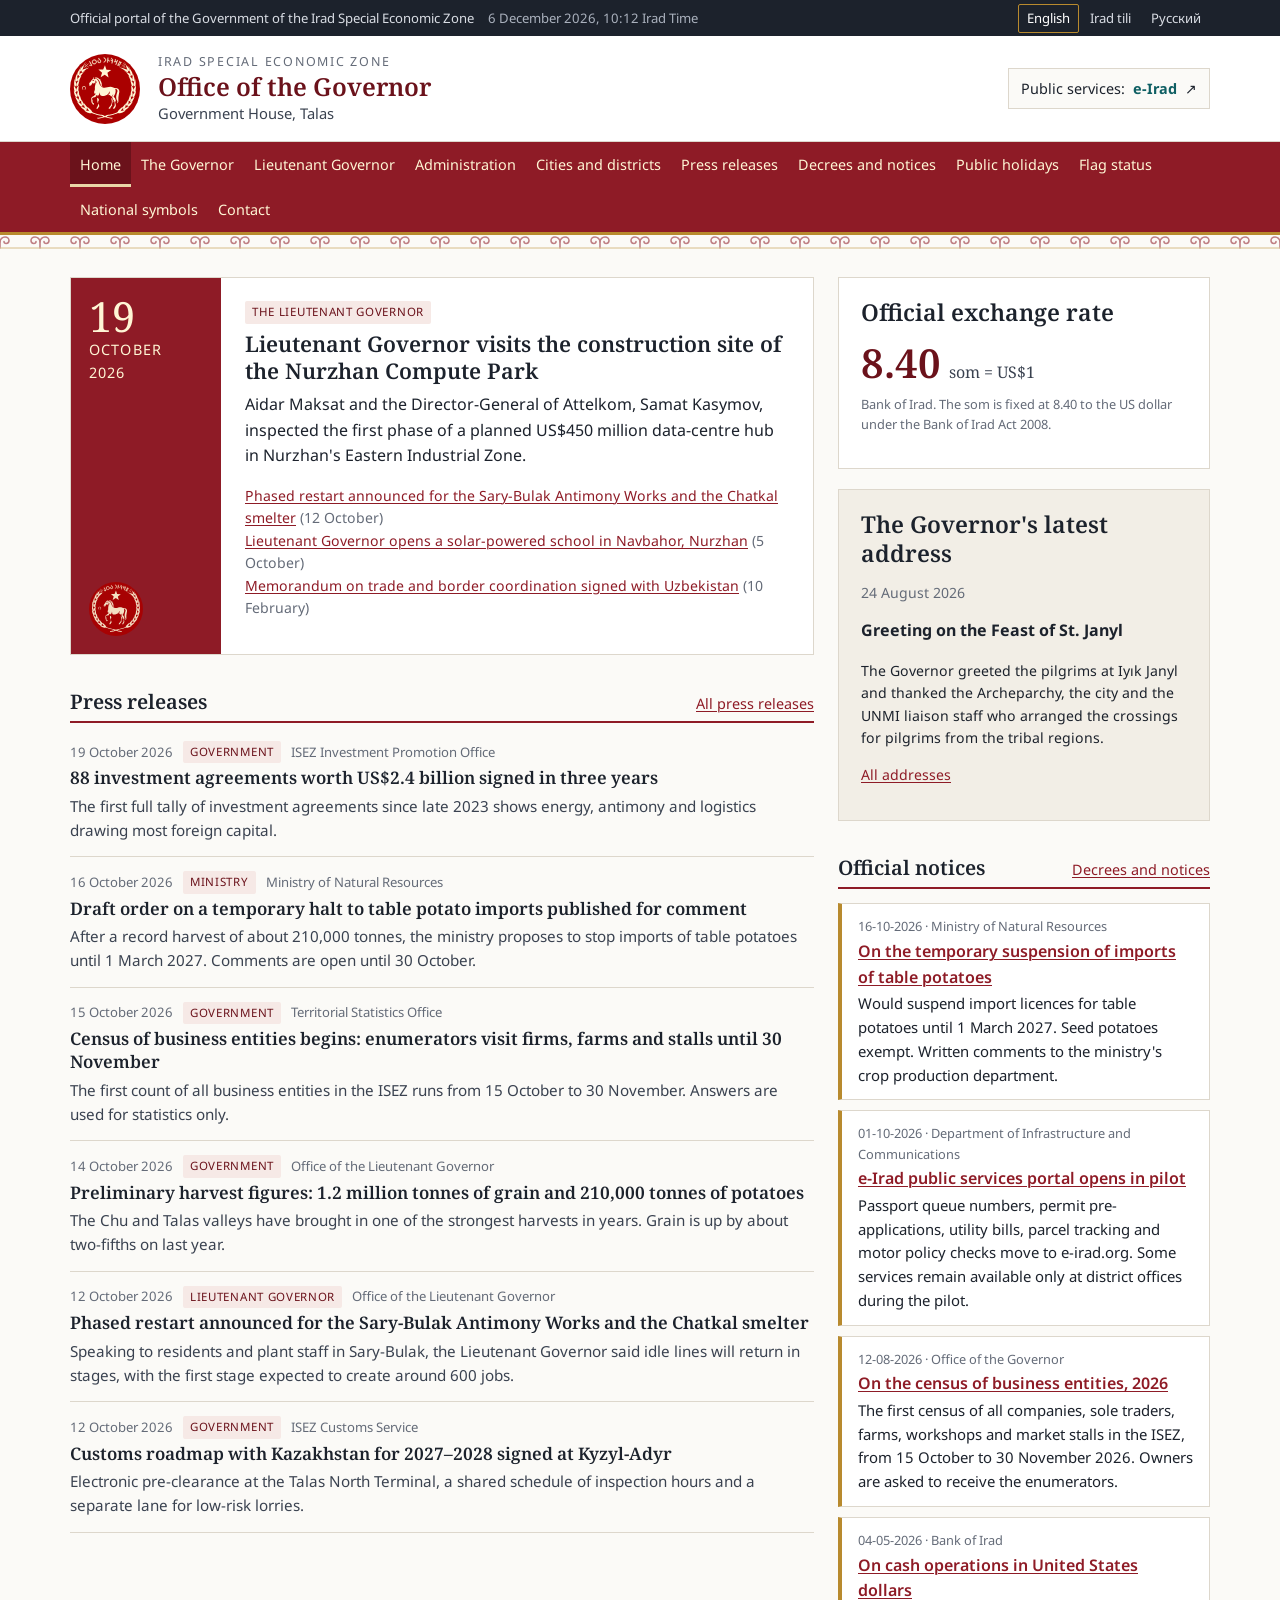
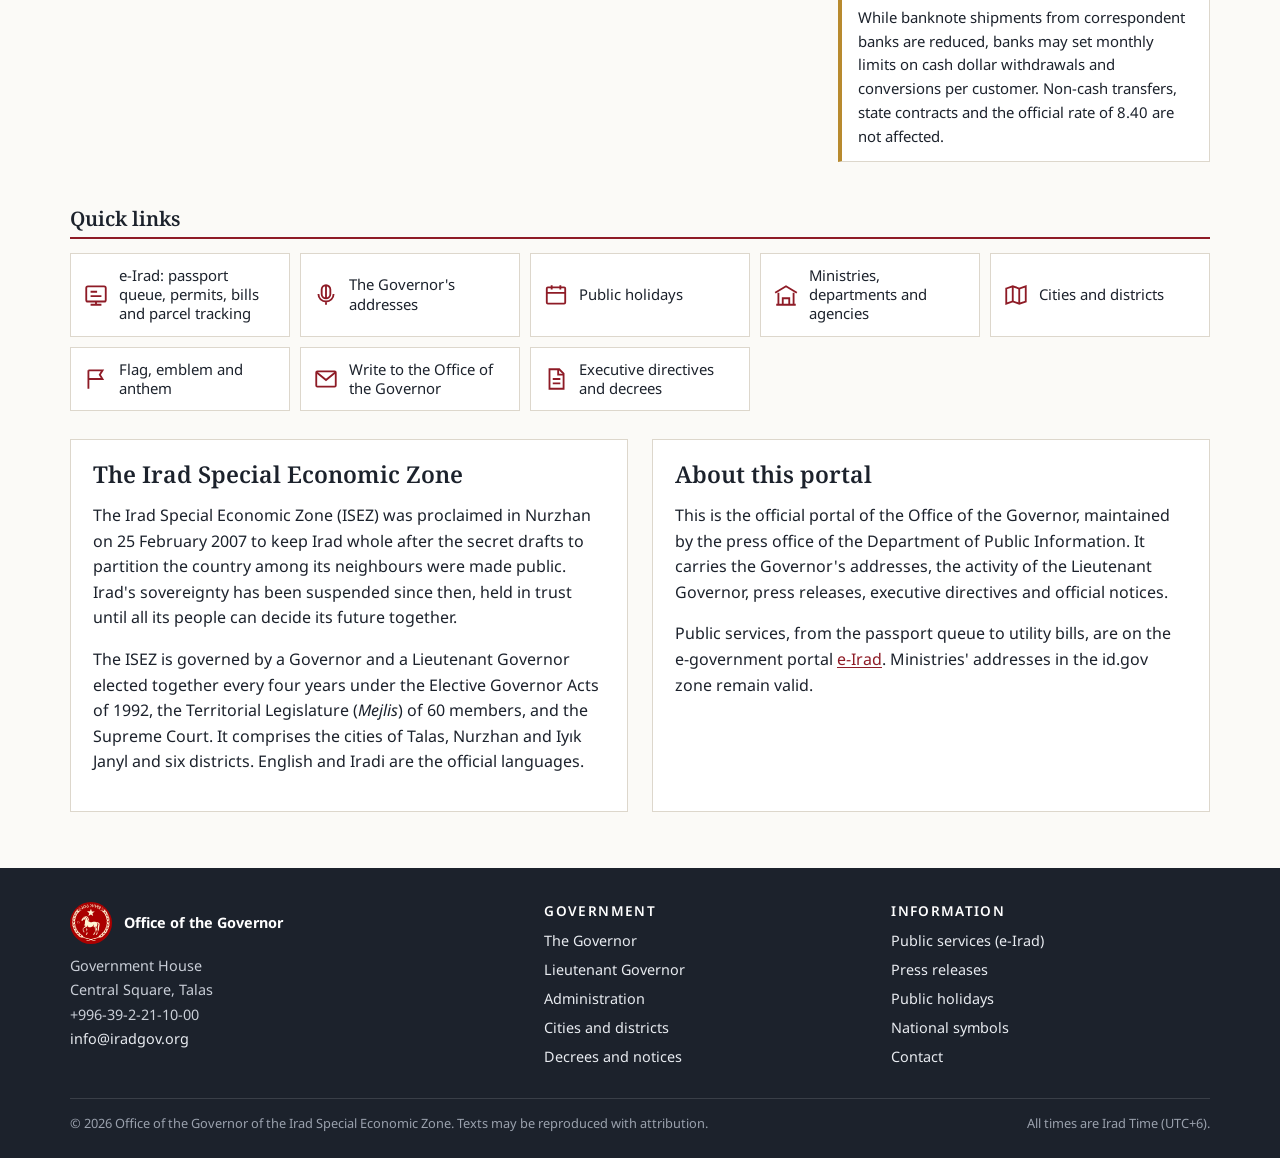
==== index.html @ 6746f31b "New site icons" ====
<!doctype html>
<html lang="en">
<head>
<meta charset="utf-8">
<meta name="viewport" content="width=device-width, initial-scale=1">
<title>Office of the Governor | Irad Special Economic Zone</title>
<meta name="description" content="Official portal of the Office of the Governor of the Irad Special Economic Zone: the Lieutenant Governor's activity, press releases, decrees and official notices, the official exchange rate and public holidays.">
<link rel="canonical" href="https://iradgov.org/">
<meta property="og:title" content="Office of the Governor | Irad Special Economic Zone">
<meta property="og:description" content="Official portal of the Office of the Governor of the Irad Special Economic Zone.">
<meta property="og:image" content="https://iradgov.org/assets/emblem-512.png">
<meta property="og:url" content="https://iradgov.org/">
<link rel="icon" href="/favicon.ico" sizes="any">
<link rel="icon" href="/assets/mark-tile.svg" type="image/svg+xml">
<link rel="apple-touch-icon" href="/apple-touch-icon.png">
<link rel="preconnect" href="https://fonts.googleapis.com">
<link rel="preconnect" href="https://fonts.gstatic.com" crossorigin>
<link href="https://fonts.googleapis.com/css2?family=Noto+Sans:wght@400;600;700&family=Noto+Serif:wght@500;600&display=swap" rel="stylesheet">
<link rel="stylesheet" href="/assets/site.css">
</head>
<body data-page="home" data-title="home">
<div id="top"></div>
<main id="main" class="page">
  <div class="wrap">
    <h1 class="sr" style="position:absolute;left:-9999px" data-i18n="homeH1">Office of the Governor of the Irad Special Economic Zone</h1>
    <div class="grid g-main">
      <div>
        <div class="feature" id="feature"><div class="body loading">…</div></div>
        <div class="sect-h"><h2 data-i18n="homeLatest">Press releases</h2><a href="/press.html" data-i18n="homeAllPress">All press releases</a></div>
        <div id="latest" class="loading">…</div>
      </div>
      <aside>
        <div class="card rate" id="rate"></div>
        <div class="card tone" id="lastaddr" style="margin-top:20px"></div>
        <div class="sect-h"><h2 data-i18n="homeNotices">Official notices</h2><a href="/decrees.html" data-i18n="homeAllDocs">Decrees and notices</a></div>
        <div id="notices"></div>
      </aside>
    </div>

    <div class="sect-h"><h2 data-i18n="homeQuick">Quick links</h2></div>
    <ul class="quick" style="grid-template-columns:repeat(auto-fit,minmax(220px,1fr))">
      <li><a href="https://e-irad.org/"><svg class="ic" viewBox="0 0 24 24" fill="none" stroke="currentColor" stroke-width="1.7"><rect x="3" y="4" width="18" height="14" rx="1.5"/><path d="M7 21h10M12 18v3M7 9h6M7 13h10"/></svg><span data-i18n="qServices">e-Irad: passport queue, permits, bills and parcel tracking</span></a></li>
      <li><a href="/governor.html#addresses"><svg class="ic" viewBox="0 0 24 24" fill="none" stroke="currentColor" stroke-width="1.7"><path d="M12 3v11M8 7v4a4 4 0 0 0 8 0V7a4 4 0 0 0-8 0zM5 11a7 7 0 0 0 14 0M12 18v3"/></svg><span data-i18n="qAddr">The Governor's addresses</span></a></li>
      <li><a href="/holidays.html"><svg class="ic" viewBox="0 0 24 24" fill="none" stroke="currentColor" stroke-width="1.7"><rect x="3.5" y="5" width="17" height="15" rx="1"/><path d="M3.5 10h17M8 3v4M16 3v4"/></svg><span data-i18n="qHol">Public holidays</span></a></li>
      <li><a href="/administration.html"><svg class="ic" viewBox="0 0 24 24" fill="none" stroke="currentColor" stroke-width="1.7"><path d="M3 21h18M5 21V10M19 21V10M9 21v-6h6v6M2 10l10-6 10 6"/></svg><span data-i18n="qAdmin">Ministries, departments and agencies</span></a></li>
      <li><a href="/regions.html"><svg class="ic" viewBox="0 0 24 24" fill="none" stroke="currentColor" stroke-width="1.7"><path d="m3 6 6-2 6 2 6-2v14l-6 2-6-2-6 2z"/><path d="M9 4v14M15 6v14"/></svg><span data-i18n="qRegions">Cities and districts</span></a></li>
      <li><a href="/symbols.html"><svg class="ic" viewBox="0 0 24 24" fill="none" stroke="currentColor" stroke-width="1.7"><path d="M5 21V4M5 4h13l-2.5 4L18 12H5"/></svg><span data-i18n="qSymbols">Flag, emblem and anthem</span></a></li>
      <li><a href="/contact.html"><svg class="ic" viewBox="0 0 24 24" fill="none" stroke="currentColor" stroke-width="1.7"><rect x="3" y="5" width="18" height="14" rx="1"/><path d="m3.5 6 8.5 7 8.5-7"/></svg><span data-i18n="qContact">Write to the Office of the Governor</span></a></li>
      <li><a href="/decrees.html"><svg class="ic" viewBox="0 0 24 24" fill="none" stroke="currentColor" stroke-width="1.7"><path d="M6 3h9l4 4v14H6z"/><path d="M14 3v5h5M9 12h7M9 16h7"/></svg><span data-i18n="qDecrees">Executive directives and decrees</span></a></li>
    </ul>

    <div class="grid g-2" style="margin-top:28px">
      <div class="card">
        <h2 data-i18n="aboutH">The Irad Special Economic Zone</h2>
        <div data-i18n="aboutP"><p>The Irad Special Economic Zone (ISEZ) was proclaimed in Nurzhan on 25 February 2007 to keep Irad whole after the secret drafts to partition the country among its neighbours were made public. Irad's sovereignty has been suspended since then, held in trust until all its people can decide its future together.</p><p>The ISEZ is governed by a Governor and a Lieutenant Governor elected together every four years under the Elective Governor Acts of 1992, the Territorial Legislature (<i>Mejlis</i>) of 60 members, and the Supreme Court. It comprises the cities of Talas, Nurzhan and Iyık Janyl and six districts. English and Iradi are the official languages.</p></div>
      </div>
      <div class="card">
        <h2 data-i18n="whyOrgH">About this portal</h2>
        <div data-i18n="whyOrgP"><p>This is the official portal of the Office of the Governor, maintained by the press office of the Department of Public Information. It carries the Governor's addresses, the activity of the Lieutenant Governor, press releases, executive directives and official notices.</p><p>Public services, from the passport queue to utility bills, are on the e-government portal <a href="https://e-irad.org/">e-Irad</a>. Ministries' addresses in the id.gov zone remain valid.</p></div>
      </div>
    </div>
  </div>
</main>
<div id="bottom"></div>
<noscript><p style="padding:20px;text-align:center">Office of the Governor · Government House, Central Square, Talas · <a href="/press.html">Press releases</a> · <a href="/contact.html">Contact</a></p></noscript>
<script src="/assets/i18n.js"></script>
<script src="/assets/site.js"></script>
</body>
</html>
---- assets/site.css ----
/* Office of the Governor of the ISEZ: official portal */
:root {
  --crimson: #8e1b26;
  --crimson-deep: #6b121b;
  --crimson-wash: #f6e9e6;
  --ink: #1c222c;
  --ink-2: #3a4250;
  --muted: #646b78;
  --line: #ddd7cc;
  --paper: #fbfaf7;
  --stone: #f2eee6;
  --gold: #b88a2e;
  --gold-soft: #e9d7a8;
  --ivory: #fff6d5;
  --ok: #2f6b3f;
  --serif: "Noto Serif", Georgia, "Times New Roman", serif;
  --sans: "Noto Sans", "Segoe UI", Arial, sans-serif;
  --wrap: 1180px;
}
* { box-sizing: border-box; }
html { -webkit-text-size-adjust: 100%; }
body { margin: 0; background: var(--paper); color: var(--ink); font: 16px/1.6 var(--sans); }
img, svg { max-width: 100%; }
a { color: var(--crimson); text-decoration-thickness: 1px; text-underline-offset: 2px; }
a:hover { color: var(--crimson-deep); }
h1, h2, h3, h4 { font-family: var(--serif); color: var(--ink); line-height: 1.25; font-weight: 600; }
h1 { font-size: 2rem; margin: 0 0 .4em; }
h2 { font-size: 1.45rem; margin: 1.6em 0 .6em; }
h3 { font-size: 1.12rem; margin: 1.2em 0 .4em; }
p { margin: 0 0 1em; }
.wrap { max-width: var(--wrap); margin: 0 auto; padding: 0 20px; }
.skip { position: absolute; left: -9999px; top: 0; background: var(--ink); color: #fff; padding: 8px 12px; z-index: 10; }
.skip:focus { left: 8px; top: 8px; }
:focus-visible { outline: 3px solid var(--gold); outline-offset: 2px; }

/* utility bar */
.util { background: var(--ink); color: #d9dde4; font-size: .82rem; }
.util .wrap { display: flex; align-items: center; justify-content: space-between; gap: 12px; min-height: 36px; flex-wrap: wrap; }
.util a { color: #fff; }
.util .left { display: flex; gap: 14px; align-items: center; flex-wrap: wrap; }
.util .clock { color: #aab1bd; white-space: nowrap; }
.langs { display: flex; gap: 2px; }
.langs button { background: transparent; border: 1px solid transparent; color: #d9dde4; font: inherit; padding: 3px 8px; cursor: pointer; border-radius: 2px; }
.langs button[aria-pressed="true"] { border-color: var(--gold); color: #fff; }
.langs button:hover { color: #fff; }

/* masthead */
.mast { background: #fff; border-bottom: 1px solid var(--line); }
.mast .wrap { display: flex; align-items: center; gap: 18px; padding-top: 16px; padding-bottom: 16px; }
.mast .emb { width: 70px; height: 70px; flex: none; }
.mast .ttl { flex: 1; min-width: 0; }
.mast .ttl .k { font-size: .78rem; letter-spacing: .14em; text-transform: uppercase; color: var(--muted); }
.mast .ttl .n { font-family: var(--serif); font-size: 1.55rem; font-weight: 600; color: var(--crimson-deep); line-height: 1.2; }
.mast .ttl .s { font-size: .92rem; color: var(--ink-2); }
.mast .home-link { flex: 1; color: inherit; text-decoration: none; display: flex; align-items: center; gap: 18px; min-width: 0; }
.mast .eirad { flex: none; display: inline-flex; align-items: center; gap: 8px; border: 1px solid var(--line); padding: 8px 12px; text-decoration: none; color: var(--ink); font-size: .9rem; background: var(--paper); }
.mast .eirad b { color: #0f5f63; font-family: var(--sans); }
.mast .eirad:hover { border-color: #0f5f63; }

/* nav */
.nav { background: var(--crimson); border-bottom: 3px solid var(--gold); position: relative; }
.nav .wrap { display: flex; align-items: stretch; }
.nav ul { list-style: none; margin: 0; padding: 0; display: flex; flex-wrap: wrap; }
.nav a { display: block; color: var(--ivory); text-decoration: none; padding: 11px 10px; font-size: .9rem; }
.nav a:hover { background: var(--crimson-deep); color: #fff; }
.nav a[aria-current="page"] { background: var(--crimson-deep); box-shadow: inset 0 -3px 0 var(--gold-soft); }
.nav .burger { display: none; background: none; border: 0; color: var(--ivory); font: inherit; padding: 11px 0; cursor: pointer; align-items: center; gap: 8px; }
.nav .burger span.bars { display: inline-block; width: 18px; height: 2px; background: currentColor; box-shadow: 0 -6px 0 currentColor, 0 6px 0 currentColor; }

/* ornament: koshkar muyuz band */
.orn { height: 14px; background: url("orn.svg") repeat-x center / auto 14px; opacity: .55; }

/* layout */
main { display: block; }
.page { padding: 28px 0 56px; }
.crumbs { font-size: .85rem; color: var(--muted); margin-bottom: 10px; }
.crumbs a { color: var(--muted); }
.lead { font-size: 1.1rem; color: var(--ink-2); max-width: 820px; }
.grid { display: grid; gap: 24px; }
.g-main { grid-template-columns: minmax(0, 2fr) minmax(0, 1fr); }
.g-2 { grid-template-columns: repeat(2, minmax(0, 1fr)); }
.g-3 { grid-template-columns: repeat(3, minmax(0, 1fr)); }
.card { background: #fff; border: 1px solid var(--line); padding: 20px 22px; }
.card > h2:first-child, .card > h3:first-child { margin-top: 0; }
.card.tone { background: var(--stone); }
.sect-h { display: flex; align-items: baseline; justify-content: space-between; gap: 10px; border-bottom: 2px solid var(--crimson); margin: 34px 0 14px; padding-bottom: 6px; }
.sect-h h2 { margin: 0; font-size: 1.25rem; }
.sect-h a { font-size: .9rem; white-space: nowrap; }
.muted { color: var(--muted); }
.small { font-size: .88rem; }
.tag { display: inline-block; font-size: .72rem; letter-spacing: .06em; text-transform: uppercase; color: var(--crimson-deep); background: var(--crimson-wash); padding: 2px 7px; border-radius: 2px; }
.tag.gold { background: #f6edd6; color: #7a5a14; }
.tag.grey { background: #ececec; color: #4a4f57; }

/* feature (LG activity) */
.feature { background: #fff; border: 1px solid var(--line); display: grid; grid-template-columns: 150px minmax(0, 1fr); }
.feature .datebox { background: var(--crimson); color: var(--ivory); padding: 18px; display: flex; flex-direction: column; justify-content: space-between; }
.feature .datebox .d { font-family: var(--serif); font-size: 2.6rem; line-height: 1; }
.feature .datebox .m { font-size: .9rem; text-transform: uppercase; letter-spacing: .08em; }
.feature .datebox .emb { width: 54px; opacity: .9; }
.feature .body { padding: 20px 24px; }
.feature h3 { font-size: 1.35rem; margin: 6px 0 8px; }
.feature h3 a { color: var(--ink); text-decoration: none; }
.feature h3 a:hover { color: var(--crimson); text-decoration: underline; }

/* lists */
.plist { list-style: none; margin: 0; padding: 0; }
.plist li { border-bottom: 1px solid var(--line); padding: 14px 0; }
.plist li:first-child { padding-top: 4px; }
.plist .meta { font-size: .82rem; color: var(--muted); display: flex; gap: 10px; flex-wrap: wrap; align-items: center; margin-bottom: 3px; }
.plist .t { font-family: var(--serif); font-size: 1.08rem; font-weight: 600; line-height: 1.35; }
.plist .t a { color: var(--ink); text-decoration: none; }
.plist .t a:hover { color: var(--crimson); text-decoration: underline; }
.plist .s { margin: 4px 0 0; color: var(--ink-2); font-size: .95rem; }

/* rate widget */
.rate .big { display: flex; align-items: baseline; gap: 8px; flex-wrap: wrap; font-family: var(--serif); }
.rate .big .v { font-size: 2.5rem; color: var(--crimson-deep); font-weight: 600; line-height: 1.1; }
.rate .big .u { font-size: 1rem; color: var(--ink-2); }
.rate table { width: 100%; border-collapse: collapse; margin-top: 10px; font-size: .92rem; }
.rate td { padding: 5px 0; border-bottom: 1px dotted var(--line); }
.rate td.num { text-align: right; font-variant-numeric: tabular-nums; }
.rate .src { font-size: .8rem; color: var(--muted); margin-top: 8px; }

/* quick links */
.quick { list-style: none; margin: 0; padding: 0; display: grid; grid-template-columns: repeat(2, minmax(0, 1fr)); gap: 10px; }
.quick a { display: flex; align-items: center; gap: 10px; border: 1px solid var(--line); background: #fff; padding: 12px; color: var(--ink); text-decoration: none; font-size: .93rem; line-height: 1.3; height: 100%; }
.quick a:hover { border-color: var(--crimson); color: var(--crimson); }
.quick .ic { width: 26px; height: 26px; flex: none; color: var(--crimson); }

/* notices */
.notice { border-left: 4px solid var(--gold); background: #fff; padding: 12px 16px; margin-bottom: 10px; border-top: 1px solid var(--line); border-right: 1px solid var(--line); border-bottom: 1px solid var(--line); }
.notice .meta { font-size: .8rem; color: var(--muted); }
.notice .t { font-weight: 600; margin: 2px 0; }
.notice p { margin: 0; font-size: .93rem; }

/* person */
.person { display: grid; grid-template-columns: 220px minmax(0, 1fr); gap: 28px; align-items: start; }
.portrait { background: var(--stone); border: 1px solid var(--line); aspect-ratio: 4 / 5; display: flex; flex-direction: column; align-items: center; justify-content: center; text-align: center; padding: 16px; color: var(--muted); font-size: .85rem; }
.portrait img { width: 96px; margin-bottom: 12px; }
.facts { width: 100%; border-collapse: collapse; font-size: .93rem; margin: 6px 0 18px; }
.facts th { text-align: left; font-weight: 600; color: var(--ink-2); width: 34%; vertical-align: top; padding: 6px 12px 6px 0; border-bottom: 1px solid var(--line); }
.facts td { padding: 6px 0; border-bottom: 1px solid var(--line); vertical-align: top; }
.statement { background: var(--crimson-wash); border: 1px solid #e6cfca; padding: 16px 20px; margin: 18px 0; }
.statement .k { font-size: .75rem; text-transform: uppercase; letter-spacing: .1em; color: var(--crimson-deep); font-weight: 600; }

/* addresses */
.addr { border: 1px solid var(--line); background: #fff; margin-bottom: 12px; }
.addr summary { cursor: pointer; padding: 14px 18px; list-style: none; display: grid; grid-template-columns: 130px minmax(0, 1fr) auto; gap: 14px; align-items: baseline; }
.addr summary::-webkit-details-marker { display: none; }
.addr summary .d { font-size: .85rem; color: var(--muted); }
.addr summary .t { font-family: var(--serif); font-weight: 600; }
.addr summary .x { color: var(--crimson); font-size: .85rem; white-space: nowrap; }
.addr[open] summary .x .o { display: none; }
.addr:not([open]) summary .x .c { display: none; }
.addr .tx { padding: 0 18px 16px 162px; color: var(--ink-2); }
.addr .tx .note { font-size: .82rem; color: var(--muted); border-top: 1px solid var(--line); padding-top: 8px; margin-top: 10px; }

/* tables */
.tbl-wrap { overflow-x: auto; -webkit-overflow-scrolling: touch; }
table.data { width: 100%; border-collapse: collapse; background: #fff; font-size: .94rem; }
table.data th, table.data td { border-bottom: 1px solid var(--line); padding: 9px 10px; text-align: left; vertical-align: top; }
table.data thead th { background: var(--stone); font-weight: 600; color: var(--ink-2); border-bottom: 2px solid var(--line); }
table.data td.num { text-align: right; white-space: nowrap; font-variant-numeric: tabular-nums; }
table.data tr.past td { color: var(--muted); }
table.data tr.next td { background: #fbf4e2; }

/* departments */
.dept { background: #fff; border: 1px solid var(--line); padding: 16px 18px; }
.dept h3 { margin: 0 0 4px; font-size: 1.02rem; }
.dept .head { font-size: .88rem; color: var(--ink-2); margin: 0 0 6px; }
.dept p { font-size: .92rem; margin: 0; color: var(--ink-2); }
.dept .adr { font-size: .82rem; color: var(--muted); margin-top: 6px; }

/* documents */
.doc { background: #fff; border: 1px solid var(--line); margin-bottom: 14px; }
.doc header { padding: 14px 18px; border-bottom: 1px solid var(--line); background: var(--stone); }
.doc .no { font-size: .82rem; color: var(--crimson-deep); font-weight: 600; letter-spacing: .03em; }
.doc h3 { margin: 4px 0 2px; font-size: 1.08rem; }
.doc .body { padding: 14px 18px; }
.doc .body ol { padding-left: 1.3em; margin: 0 0 1em; }
.doc .body li { margin-bottom: .4em; }
.doc .sig { font-size: .88rem; color: var(--ink-2); border-top: 1px dashed var(--line); padding-top: 10px; margin-top: 12px; }
.doc details > summary { cursor: pointer; color: var(--crimson); font-size: .92rem; padding: 0 18px 14px; }
.filters { display: flex; flex-wrap: wrap; gap: 8px; margin: 10px 0 18px; }
.filters button { border: 1px solid var(--line); background: #fff; font: inherit; font-size: .88rem; padding: 6px 12px; cursor: pointer; color: var(--ink); }
.filters button[aria-pressed="true"] { background: var(--crimson); color: var(--ivory); border-color: var(--crimson); }

/* release page */
.release { background: #fff; border: 1px solid var(--line); padding: 26px 30px; }
.release h1 { font-size: 1.7rem; }
.release .meta { color: var(--muted); font-size: .88rem; margin-bottom: 14px; display: flex; gap: 12px; flex-wrap: wrap; align-items: center; }
.release .body p { max-width: 760px; }
.release .contact { font-size: .86rem; color: var(--muted); border-top: 1px solid var(--line); margin-top: 22px; padding-top: 12px; }
.trnote { background: #f6edd6; border: 1px solid #ead9a9; padding: 8px 12px; font-size: .86rem; color: #5e4510; margin-bottom: 14px; }
.pager { display: flex; justify-content: space-between; gap: 14px; margin-top: 18px; font-size: .9rem; }

/* symbols */
.flagbox { background: var(--stone); border: 1px solid var(--line); padding: 18px; text-align: center; }
.flagbox img { width: 100%; max-width: 420px; aspect-ratio: 1.41 / 1; object-fit: cover; border: 1px solid #00000022; }

/* contact */
.addrbox { font-style: normal; line-height: 1.7; }
.kv { display: grid; grid-template-columns: 150px minmax(0, 1fr); gap: 4px 12px; font-size: .94rem; }
.kv dt { color: var(--muted); }
.kv dd { margin: 0; }

/* footer */
.foot { background: var(--ink); color: #c9ced7; font-size: .9rem; margin-top: 0; }
.foot .wrap { padding-top: 34px; padding-bottom: 24px; }
.foot .cols { display: grid; grid-template-columns: 1.4fr 1fr 1fr; gap: 28px; }
.foot h4 { color: #fff; font-family: var(--sans); font-size: .85rem; letter-spacing: .1em; text-transform: uppercase; margin: 0 0 10px; }
.foot a { color: #e9ecf1; text-decoration: none; }
.foot a:hover { text-decoration: underline; }
.foot ul { list-style: none; margin: 0; padding: 0; }
.foot li { margin: 0 0 6px; }
.foot .fine { border-top: 1px solid #ffffff22; margin-top: 24px; padding-top: 14px; font-size: .8rem; color: #9aa1ad; display: flex; justify-content: space-between; gap: 12px; flex-wrap: wrap; }
.foot .femb { display: flex; gap: 12px; align-items: center; margin-bottom: 10px; }
.foot .femb img { width: 42px; }

/* 404 */
.nf { text-align: center; padding: 60px 0; }
.nf img { width: 110px; opacity: .9; }

.loading { color: var(--muted); font-size: .9rem; }

@media (max-width: 960px) {
  .g-main, .g-3 { grid-template-columns: minmax(0, 1fr); }
  .foot .cols { grid-template-columns: 1fr 1fr; }
  .nav .burger { display: inline-flex; }
  .nav ul { display: none; width: 100%; flex-direction: column; padding-bottom: 8px; }
  .nav.open ul { display: flex; }
  .nav .wrap { flex-direction: column; }
}
@media (max-width: 680px) {
  body { font-size: 15.5px; }
  h1 { font-size: 1.6rem; }
  .wrap { padding: 0 16px; }
  .g-2 { grid-template-columns: minmax(0, 1fr); }
  .mast .wrap { gap: 12px; flex-wrap: wrap; }
  .mast .emb { width: 52px; height: 52px; }
  .mast .ttl .n { font-size: 1.2rem; }
  .mast .ttl .s { font-size: .82rem; }
  .mast .eirad { width: 100%; justify-content: center; }
  .feature { grid-template-columns: minmax(0, 1fr); }
  .feature .datebox { flex-direction: row; align-items: center; gap: 14px; padding: 12px 18px; }
  .feature .datebox .d { font-size: 1.9rem; }
  .feature .datebox .emb { width: 34px; margin-left: auto; }
  .feature .body { padding: 16px 18px; }
  .quick { grid-template-columns: minmax(0, 1fr); }
  .person { grid-template-columns: minmax(0, 1fr); }
  .portrait { aspect-ratio: auto; max-width: 260px; }
  .addr summary { grid-template-columns: minmax(0, 1fr) auto; }
  .addr summary .d { grid-column: 1 / -1; }
  .addr .tx { padding: 0 18px 16px; }
  .release { padding: 18px; }
  .kv { grid-template-columns: minmax(0, 1fr); }
  .kv dt { margin-top: 6px; }
  .foot .cols { grid-template-columns: minmax(0, 1fr); }
  .util .clock { display: none; }
}
@media print {
  .util, .nav, .foot, .mast .eirad, .langs { display: none !important; }
  body { background: #fff; }
}

/* flag status */
.flag-now { display: flex; gap: 28px; align-items: stretch; margin: 8px 0 28px; border-top: 4px solid var(--crimson); }
.flag-pole { position: relative; width: 150px; min-height: 190px; flex: none; }
.flag-pole .staff { position: absolute; left: 8px; top: 0; bottom: 0; width: 5px; background: linear-gradient(90deg,#8d8d8d,#d9d9d9,#8d8d8d); border-radius: 2px; }
.flag-pole .staff::before { content: ""; position: absolute; top: -7px; left: -4px; width: 13px; height: 13px; border-radius: 50%; background: var(--gold); }
.flag-pole .cloth { position: absolute; left: 13px; width: 130px; height: auto; top: 6px; box-shadow: 0 1px 3px rgba(0,0,0,.25); transition: top .8s ease; }
.flag-now.is-half .flag-pole .cloth { top: 72px; }
.flag-k { font-size: .85rem; letter-spacing: .06em; text-transform: uppercase; color: var(--muted); }
.flag-state { font-family: var(--serif); font-size: 2rem; font-weight: 600; color: var(--crimson-deep); margin: 2px 0 6px; }
.flag-dl { display: grid; grid-template-columns: auto 1fr; gap: 4px 14px; margin: 10px 0 0; }
.flag-dl dt { font-weight: 600; color: var(--ink-2); }
.flag-dl dd { margin: 0; }
.flag-until, .flag-next { margin: 8px 0 0; }
table.flag-tbl td.num { width: 13em; }
@media (max-width: 600px) { .flag-now { flex-direction: column; gap: 12px; } .flag-pole { width: 120px; min-height: 170px; } .flag-pole .cloth { width: 100px; } .flag-now.is-half .flag-pole .cloth { top: 80px; } table.flag-tbl td.num { white-space: normal; width: 34%; text-align: left; } }
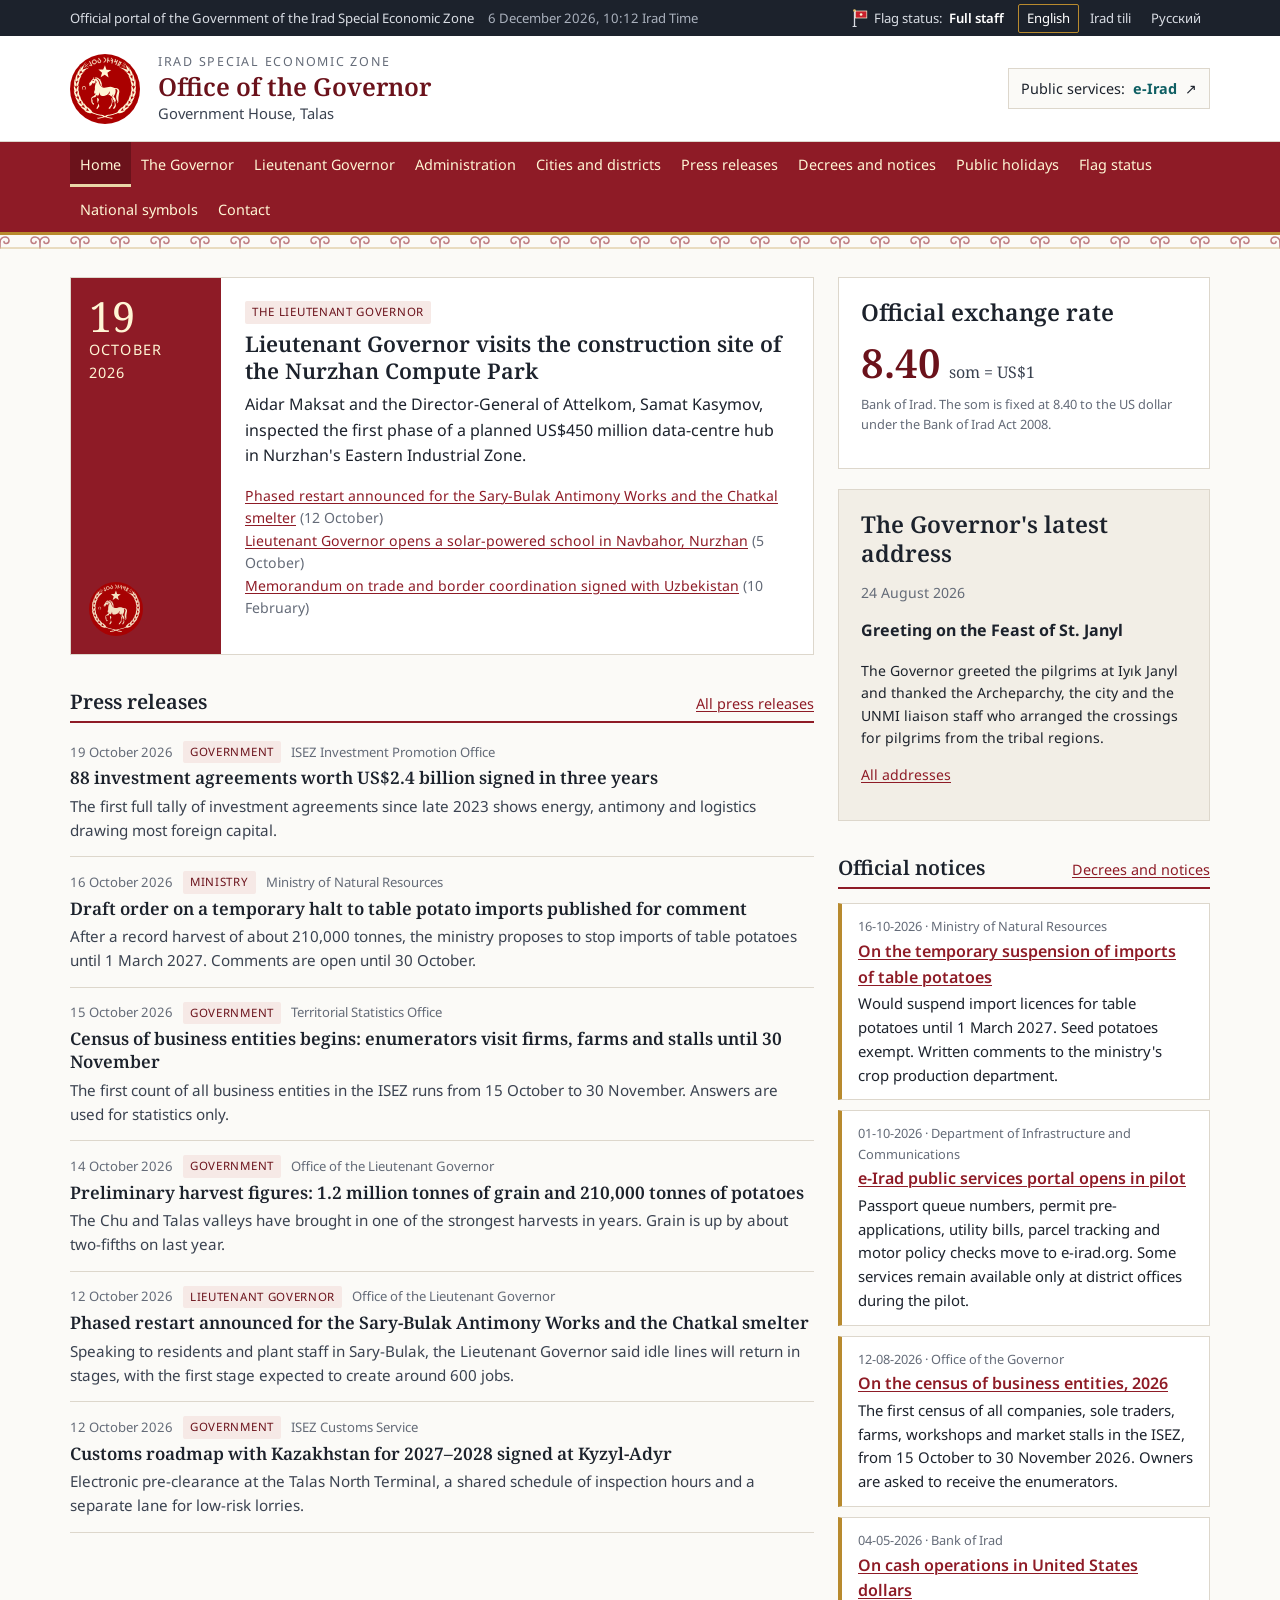
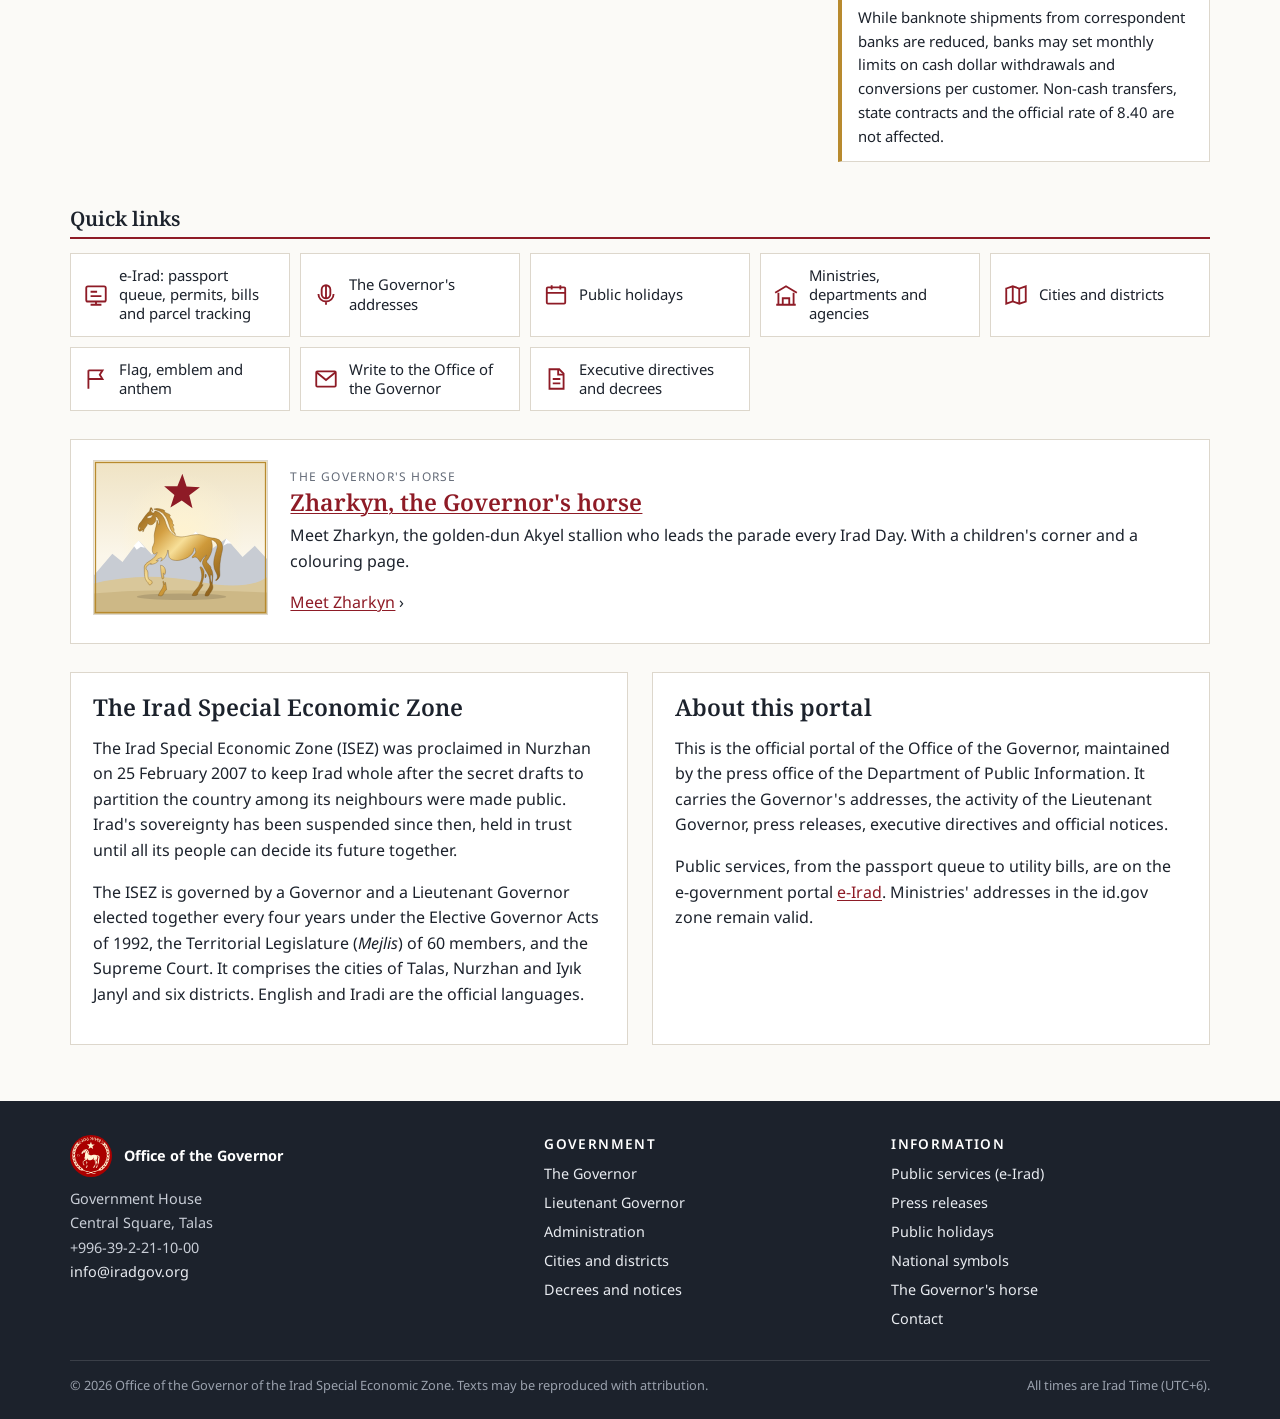
==== commit 4dac8472: "Flag status in the header; Zharkyn, the Governor's horse" ====
--- a/index.html
+++ b/index.html
@@ -49,6 +49,16 @@
       <li><a href="/decrees.html"><svg class="ic" viewBox="0 0 24 24" fill="none" stroke="currentColor" stroke-width="1.7"><path d="M6 3h9l4 4v14H6z"/><path d="M14 3v5h5M9 12h7M9 16h7"/></svg><span data-i18n="qDecrees">Executive directives and decrees</span></a></li>
     </ul>
 
+    <div class="card zh-home">
+      <a href="/zharkyn.html" tabindex="-1" aria-hidden="true"><img src="/assets/zharkyn.svg" alt="" width="190" height="168"></a>
+      <div>
+        <div class="k" data-i18n="homeZhH">The Governor's horse</div>
+        <h2><a href="/zharkyn.html" data-i18n="zhCrumb">Zharkyn, the Governor's horse</a></h2>
+        <p data-i18n="homeZhP">Meet Zharkyn, the golden-dun Akyel stallion who leads the parade every Irad Day. With a children's corner and a colouring page.</p>
+        <p style="margin:0"><a href="/zharkyn.html" data-i18n="homeZhA">Meet Zharkyn</a> ›</p>
+      </div>
+    </div>
+
     <div class="grid g-2" style="margin-top:28px">
       <div class="card">
         <h2 data-i18n="aboutH">The Irad Special Economic Zone</h2>
--- a/assets/site.css
+++ b/assets/site.css
@@ -279,3 +279,37 @@
 .flag-until, .flag-next { margin: 8px 0 0; }
 table.flag-tbl td.num { width: 13em; }
 @media (max-width: 600px) { .flag-now { flex-direction: column; gap: 12px; } .flag-pole { width: 120px; min-height: 170px; } .flag-pole .cloth { width: 100px; } .flag-now.is-half .flag-pole .cloth { top: 80px; } table.flag-tbl td.num { white-space: normal; width: 34%; text-align: left; } }
+
+/* flag status in the utility bar */
+.util .right { display: flex; align-items: center; gap: 14px; flex-wrap: wrap; }
+.util a.flagst { display: inline-flex; align-items: center; gap: 6px; color: #d9dde4; text-decoration: none; white-space: nowrap; }
+.util a.flagst:hover .fs-v { text-decoration: underline; }
+.flagst .fs-ic { width: 16px; height: 18px; flex: none; }
+.flagst .fs-v { color: #fff; font-weight: 600; }
+.flagst.is-half .fs-v { color: var(--gold-soft); }
+@media (max-width: 680px) { .flagst .fs-k { display: none; } .util .right { gap: 8px; } }
+
+/* Zharkyn, the Governor's horse */
+.zh-hero { display: grid; grid-template-columns: minmax(0, 1fr) minmax(0, 1.15fr); gap: 32px; align-items: start; }
+.zh-portrait { margin: 0; background: #fff; border: 1px solid var(--line); padding: 10px; }
+.zh-portrait img { display: block; width: 100%; height: auto; }
+.zh-portrait figcaption { font-size: .82rem; color: var(--muted); margin-top: 8px; text-align: center; }
+.zh-next { background: #fff; border: 1px solid var(--line); border-left: 4px solid var(--gold); padding: 12px 16px; margin: 0 0 14px; }
+.zh-next .k { font-size: .75rem; text-transform: uppercase; letter-spacing: .08em; color: var(--muted); }
+.zh-next .d { font-family: var(--serif); font-size: 1.3rem; font-weight: 600; color: var(--crimson-deep); }
+.zh-apps { list-style: none; margin: 0 0 12px; padding: 0; }
+.zh-apps li { display: grid; grid-template-columns: 12em minmax(0, 1fr); gap: 4px 16px; padding: 12px 0; border-bottom: 1px solid var(--line); }
+.zh-apps .when { font-size: .85rem; color: var(--muted); }
+.zh-kids { background: #fffaf0; border-top: 4px solid var(--gold); }
+.zh-addr { font-style: normal; background: #fff; border: 1px dashed var(--gold); padding: 10px 14px; margin: 0 0 12px; font-family: var(--serif); line-height: 1.45; }
+.zh-dl { display: inline-flex; align-items: center; gap: 8px; border: 1px solid var(--crimson); padding: 8px 12px; text-decoration: none; background: #fff; }
+.zh-dl:hover { background: var(--crimson-wash); }
+.zh-dl .ic { width: 20px; height: 20px; flex: none; }
+.zh-facts { padding-left: 1.2em; margin: 0; }
+.zh-facts li { margin-bottom: .55em; }
+.zh-home { display: flex; gap: 22px; align-items: center; margin-top: 28px; }
+.zh-home img { width: 190px; height: auto; flex: none; border: 1px solid var(--line); }
+.zh-home h2 { margin: 2px 0 6px; }
+.zh-home .k { font-size: .75rem; text-transform: uppercase; letter-spacing: .1em; color: var(--muted); }
+@media (max-width: 860px) { .zh-hero { grid-template-columns: minmax(0, 1fr); } .zh-portrait { max-width: 460px; } }
+@media (max-width: 680px) { .zh-apps li { grid-template-columns: minmax(0, 1fr); } .zh-home { flex-direction: column; align-items: flex-start; } .zh-home img { width: 100%; max-width: 320px; } }
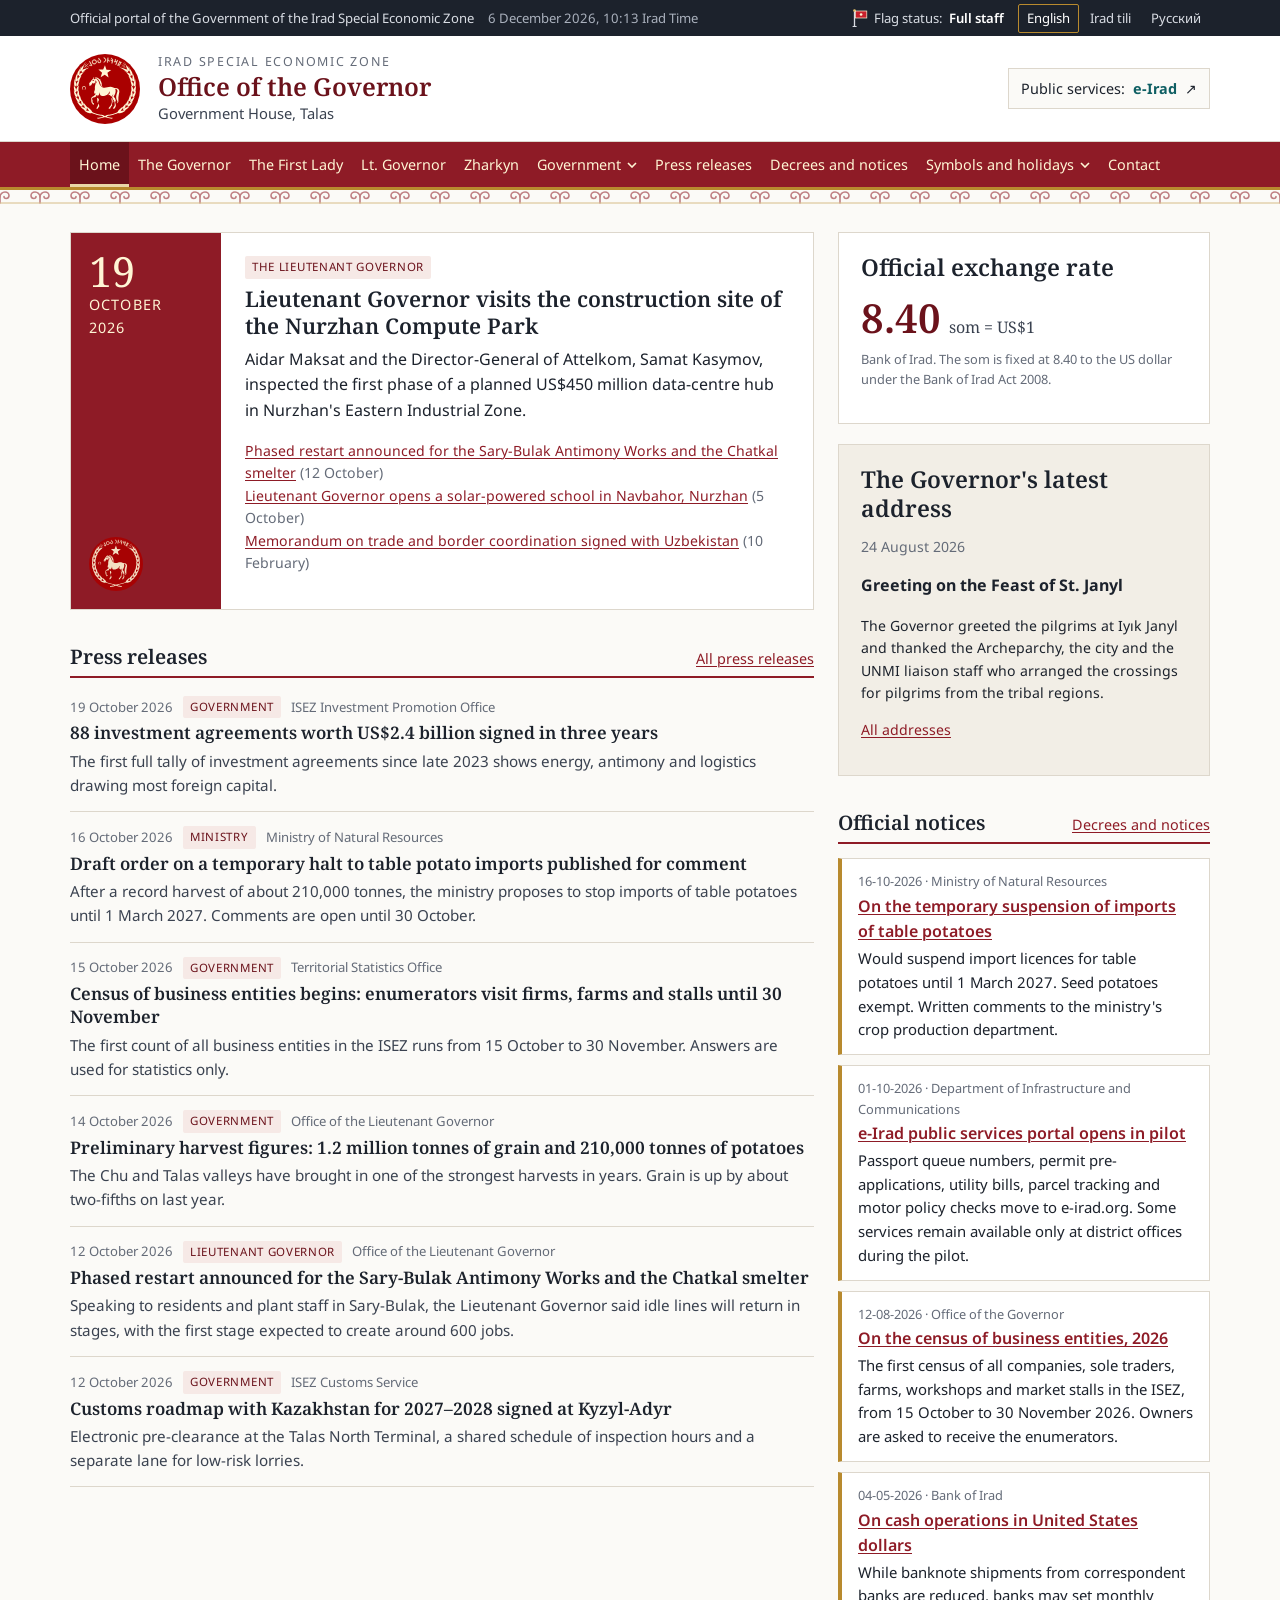
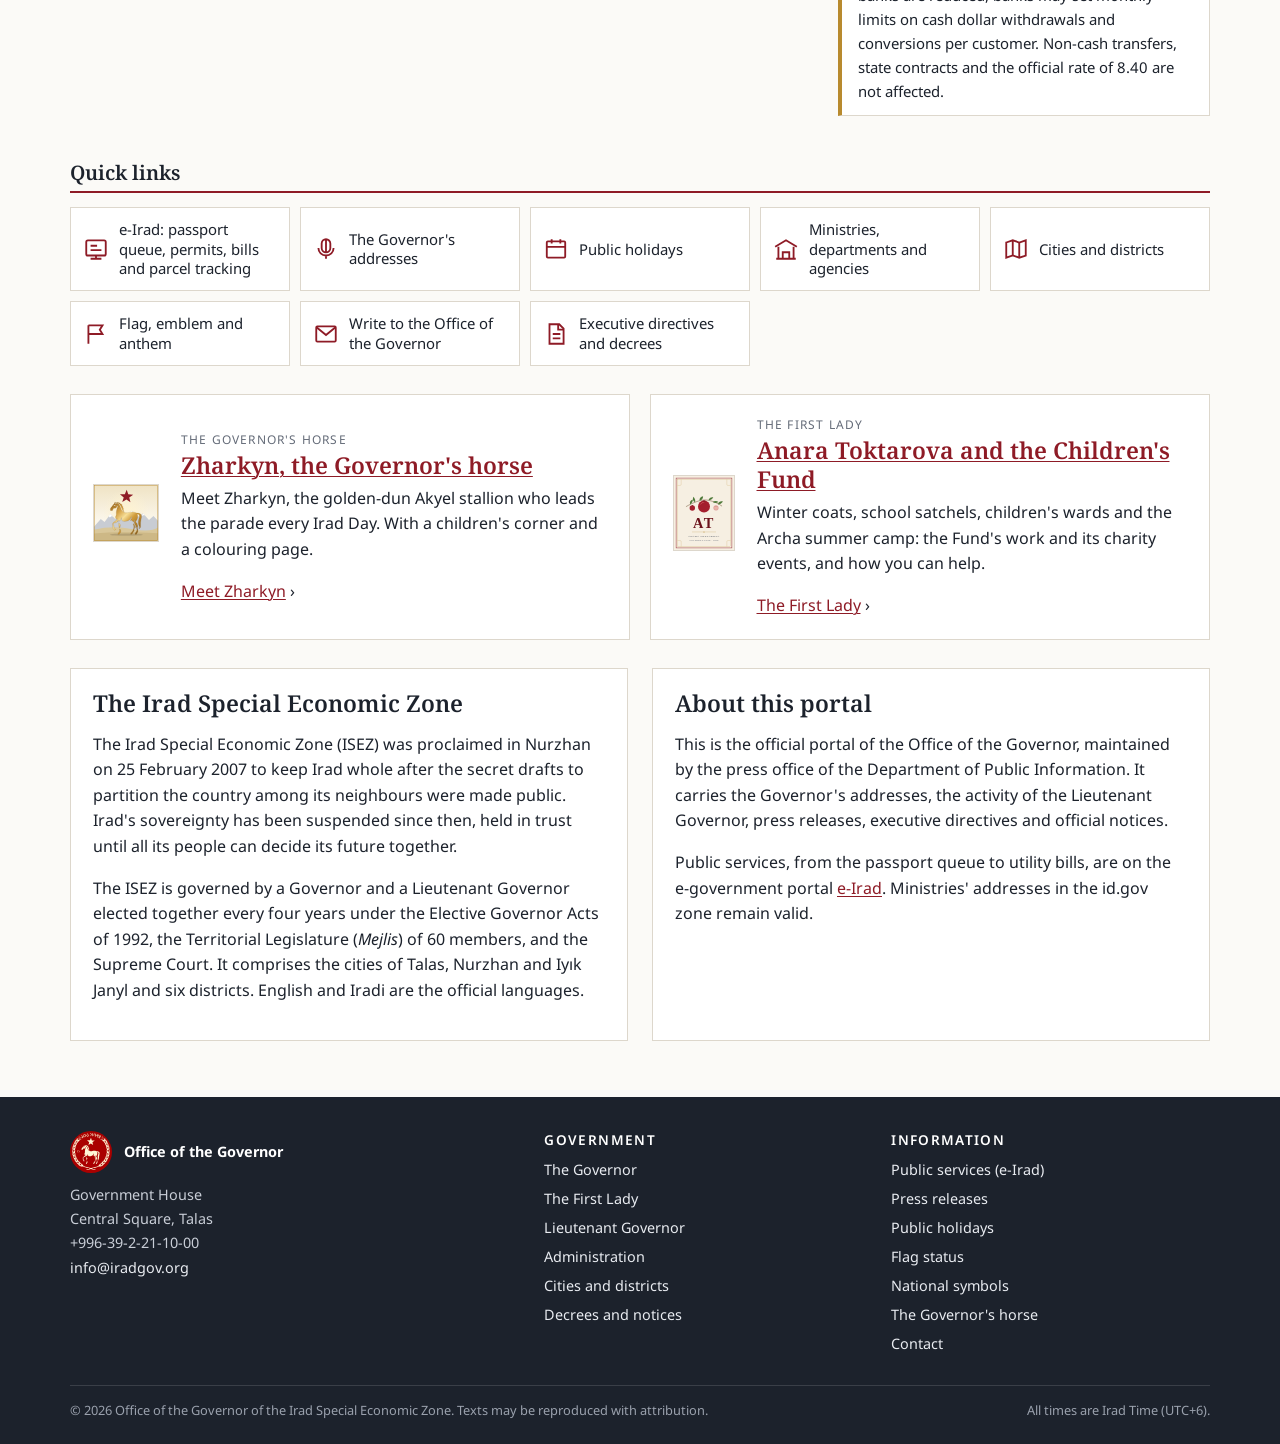
==== commit 3b430f9a: "The First Lady and the Children's Fund; menu with drop-downs" ====
--- a/index.html
+++ b/index.html
@@ -49,13 +49,24 @@
       <li><a href="/decrees.html"><svg class="ic" viewBox="0 0 24 24" fill="none" stroke="currentColor" stroke-width="1.7"><path d="M6 3h9l4 4v14H6z"/><path d="M14 3v5h5M9 12h7M9 16h7"/></svg><span data-i18n="qDecrees">Executive directives and decrees</span></a></li>
     </ul>
 
-    <div class="card zh-home">
-      <a href="/zharkyn.html" tabindex="-1" aria-hidden="true"><img src="/assets/zharkyn.svg" alt="" width="190" height="168"></a>
-      <div>
-        <div class="k" data-i18n="homeZhH">The Governor's horse</div>
-        <h2><a href="/zharkyn.html" data-i18n="zhCrumb">Zharkyn, the Governor's horse</a></h2>
-        <p data-i18n="homeZhP">Meet Zharkyn, the golden-dun Akyel stallion who leads the parade every Irad Day. With a children's corner and a colouring page.</p>
-        <p style="margin:0"><a href="/zharkyn.html" data-i18n="homeZhA">Meet Zharkyn</a> ›</p>
+    <div class="home-pair">
+      <div class="card zh-home">
+        <a href="/zharkyn.html" tabindex="-1" aria-hidden="true"><img src="/assets/zharkyn.svg" alt="" width="190" height="168"></a>
+        <div>
+          <div class="k" data-i18n="homeZhH">The Governor's horse</div>
+          <h2><a href="/zharkyn.html" data-i18n="zhCrumb">Zharkyn, the Governor's horse</a></h2>
+          <p data-i18n="homeZhP">Meet Zharkyn, the golden-dun Akyel stallion who leads the parade every Irad Day. With a children's corner and a colouring page.</p>
+          <p style="margin:0"><a href="/zharkyn.html" data-i18n="homeZhA">Meet Zharkyn</a> ›</p>
+        </div>
+      </div>
+      <div class="card zh-home">
+        <a href="/first-lady.html" tabindex="-1" aria-hidden="true"><img src="/assets/first-lady.svg" alt="" width="150" height="188"></a>
+        <div>
+          <div class="k" data-i18n="homeFlH">The First Lady</div>
+          <h2><a href="/first-lady.html" data-i18n="homeFlT">Anara Toktarova and the Children's Fund</a></h2>
+          <p data-i18n="homeFlP">Winter coats, school satchels, children's wards and the Archa summer camp: the Fund's work and its charity events, and how you can help.</p>
+          <p style="margin:0"><a href="/first-lady.html" data-i18n="homeFlA">The First Lady</a> ›</p>
+        </div>
       </div>
     </div>
 
--- a/assets/site.css
+++ b/assets/site.css
@@ -60,10 +60,22 @@
 /* nav */
 .nav { background: var(--crimson); border-bottom: 3px solid var(--gold); position: relative; }
 .nav .wrap { display: flex; align-items: stretch; }
-.nav ul { list-style: none; margin: 0; padding: 0; display: flex; flex-wrap: wrap; }
-.nav a { display: block; color: var(--ivory); text-decoration: none; padding: 11px 10px; font-size: .9rem; }
-.nav a:hover { background: var(--crimson-deep); color: #fff; }
-.nav a[aria-current="page"] { background: var(--crimson-deep); box-shadow: inset 0 -3px 0 var(--gold-soft); }
+.nav ul { list-style: none; margin: 0; padding: 0; }
+.nav .menu { display: flex; flex-wrap: wrap; }
+.nav a, .nav .dd-btn { display: block; color: var(--ivory); text-decoration: none; padding: 11px 9px; font-size: .9rem; }
+.nav a:hover, .nav .dd-btn:hover { background: var(--crimson-deep); color: #fff; }
+.nav a[aria-current="page"], .nav .dd.here > .dd-btn { background: var(--crimson-deep); box-shadow: inset 0 -3px 0 var(--gold-soft); }
+/* drop-down groups */
+.nav .dd { position: relative; }
+.nav .dd-btn { display: flex; align-items: center; gap: 6px; background: none; border: 0; font-family: inherit; line-height: inherit; cursor: pointer; text-align: left; }
+.nav .dd-btn .caret { flex: none; transition: transform .15s; }
+.nav .dd.open > .dd-btn .caret { transform: rotate(180deg); }
+.nav .sub { display: none; position: absolute; left: 0; top: 100%; z-index: 20; min-width: 220px; background: var(--crimson-deep); border-top: 3px solid var(--gold); box-shadow: 0 6px 16px rgba(0,0,0,.22); padding: 4px 0; }
+.nav .dd.open > .sub { display: block; }
+.nav .sub a { padding: 9px 16px; white-space: nowrap; }
+.nav .sub a:hover { background: var(--crimson); }
+.nav .sub a[aria-current="page"] { background: var(--crimson); box-shadow: inset 3px 0 0 var(--gold-soft); }
+@media (hover: hover) and (min-width: 961px) { .nav .dd:hover > .sub { display: block; } }
 .nav .burger { display: none; background: none; border: 0; color: var(--ivory); font: inherit; padding: 11px 0; cursor: pointer; align-items: center; gap: 8px; }
 .nav .burger span.bars { display: inline-block; width: 18px; height: 2px; background: currentColor; box-shadow: 0 -6px 0 currentColor, 0 6px 0 currentColor; }
 
@@ -228,8 +240,11 @@
   .g-main, .g-3 { grid-template-columns: minmax(0, 1fr); }
   .foot .cols { grid-template-columns: 1fr 1fr; }
   .nav .burger { display: inline-flex; }
-  .nav ul { display: none; width: 100%; flex-direction: column; padding-bottom: 8px; }
-  .nav.open ul { display: flex; }
+  .nav .menu { display: none; width: 100%; flex-direction: column; padding-bottom: 8px; }
+  .nav.open .menu { display: flex; }
+  .nav .dd-btn { width: 100%; justify-content: space-between; }
+  .nav .sub { position: static; min-width: 0; box-shadow: none; border-top: 0; border-left: 3px solid var(--gold); margin: 0 0 4px 10px; padding: 0; }
+  .nav .sub a { white-space: normal; padding: 9px 12px; }
   .nav .wrap { flex-direction: column; }
 }
 @media (max-width: 680px) {
@@ -313,3 +328,41 @@
 .zh-home .k { font-size: .75rem; text-transform: uppercase; letter-spacing: .1em; color: var(--muted); }
 @media (max-width: 860px) { .zh-hero { grid-template-columns: minmax(0, 1fr); } .zh-portrait { max-width: 460px; } }
 @media (max-width: 680px) { .zh-apps li { grid-template-columns: minmax(0, 1fr); } .zh-home { flex-direction: column; align-items: flex-start; } .zh-home img { width: 100%; max-width: 320px; } }
+
+/* The First Lady */
+.fl-portrait { margin: 0; background: #fff; border: 1px solid var(--line); padding: 8px; }
+.fl-portrait img { display: block; width: 100%; height: auto; }
+.fl-k { font-size: .78rem; letter-spacing: .12em; text-transform: uppercase; color: var(--muted); margin-bottom: 4px; }
+.fl-body { margin-top: 10px; }
+.fl-prog { list-style: none; margin: 0 0 18px; padding: 0; display: grid; grid-template-columns: repeat(2, minmax(0, 1fr)); gap: 12px; }
+.fl-prog li { background: #fff; border: 1px solid var(--line); border-top: 3px solid var(--crimson); padding: 12px 16px; }
+.fl-prog h3 { margin: 0 0 4px; font-size: 1.02rem; color: var(--crimson-deep); }
+.fl-prog p { margin: 0; font-size: .93rem; }
+.fl-list .t { font-weight: 600; font-family: var(--serif); }
+.fl-line { display: flex; flex-wrap: wrap; gap: 4px 18px; font-size: .9rem; margin: 2px 0 4px; }
+.fl-ev.up { border-left: 3px solid var(--gold); padding-left: 12px; }
+.fl-year { border-bottom: 1px solid var(--line); }
+.fl-year summary { cursor: pointer; display: flex; align-items: baseline; gap: 14px; padding: 10px 0; list-style: none; }
+.fl-year summary::-webkit-details-marker { display: none; }
+.fl-year summary::before { content: "+"; width: 1em; color: var(--crimson); font-weight: 700; }
+.fl-year[open] summary::before { content: "−"; }
+.fl-year summary .y { font-family: var(--serif); font-size: 1.2rem; font-weight: 600; }
+table.fl-tbl td:first-child { width: 11em; }
+table.fl-tbl td.num { width: 9em; }
+.fl-support { background: #fffaf0; border-top: 4px solid var(--gold); }
+.fl-support h3 { font-size: 1rem; margin: 1em 0 .3em; }
+.home-pair { display: grid; grid-template-columns: repeat(2, minmax(0, 1fr)); gap: 20px; margin-top: 28px; }
+.home-pair .zh-home { margin-top: 0; }
+.home-pair .zh-home img { width: 150px; }
+@media (max-width: 960px) { .home-pair { grid-template-columns: minmax(0, 1fr); } }
+@media (max-width: 680px) {
+  .fl-prog { grid-template-columns: minmax(0, 1fr); }
+  .fl-portrait { max-width: 260px; }
+  table.fl-tbl thead { display: none; }
+  table.fl-tbl, table.fl-tbl tbody, table.fl-tbl tr, table.fl-tbl td { display: block; width: auto !important; }
+  table.fl-tbl tr { border-bottom: 1px solid var(--line); padding: 6px 0; }
+  table.fl-tbl td { border: 0; padding: 2px 10px; }
+  table.fl-tbl td:first-child { font-size: .85rem; color: var(--muted); }
+  table.fl-tbl td.num { white-space: normal; text-align: left; font-size: .88rem; }
+  table.fl-tbl td.num::before { content: "→ "; color: var(--gold); }
+}
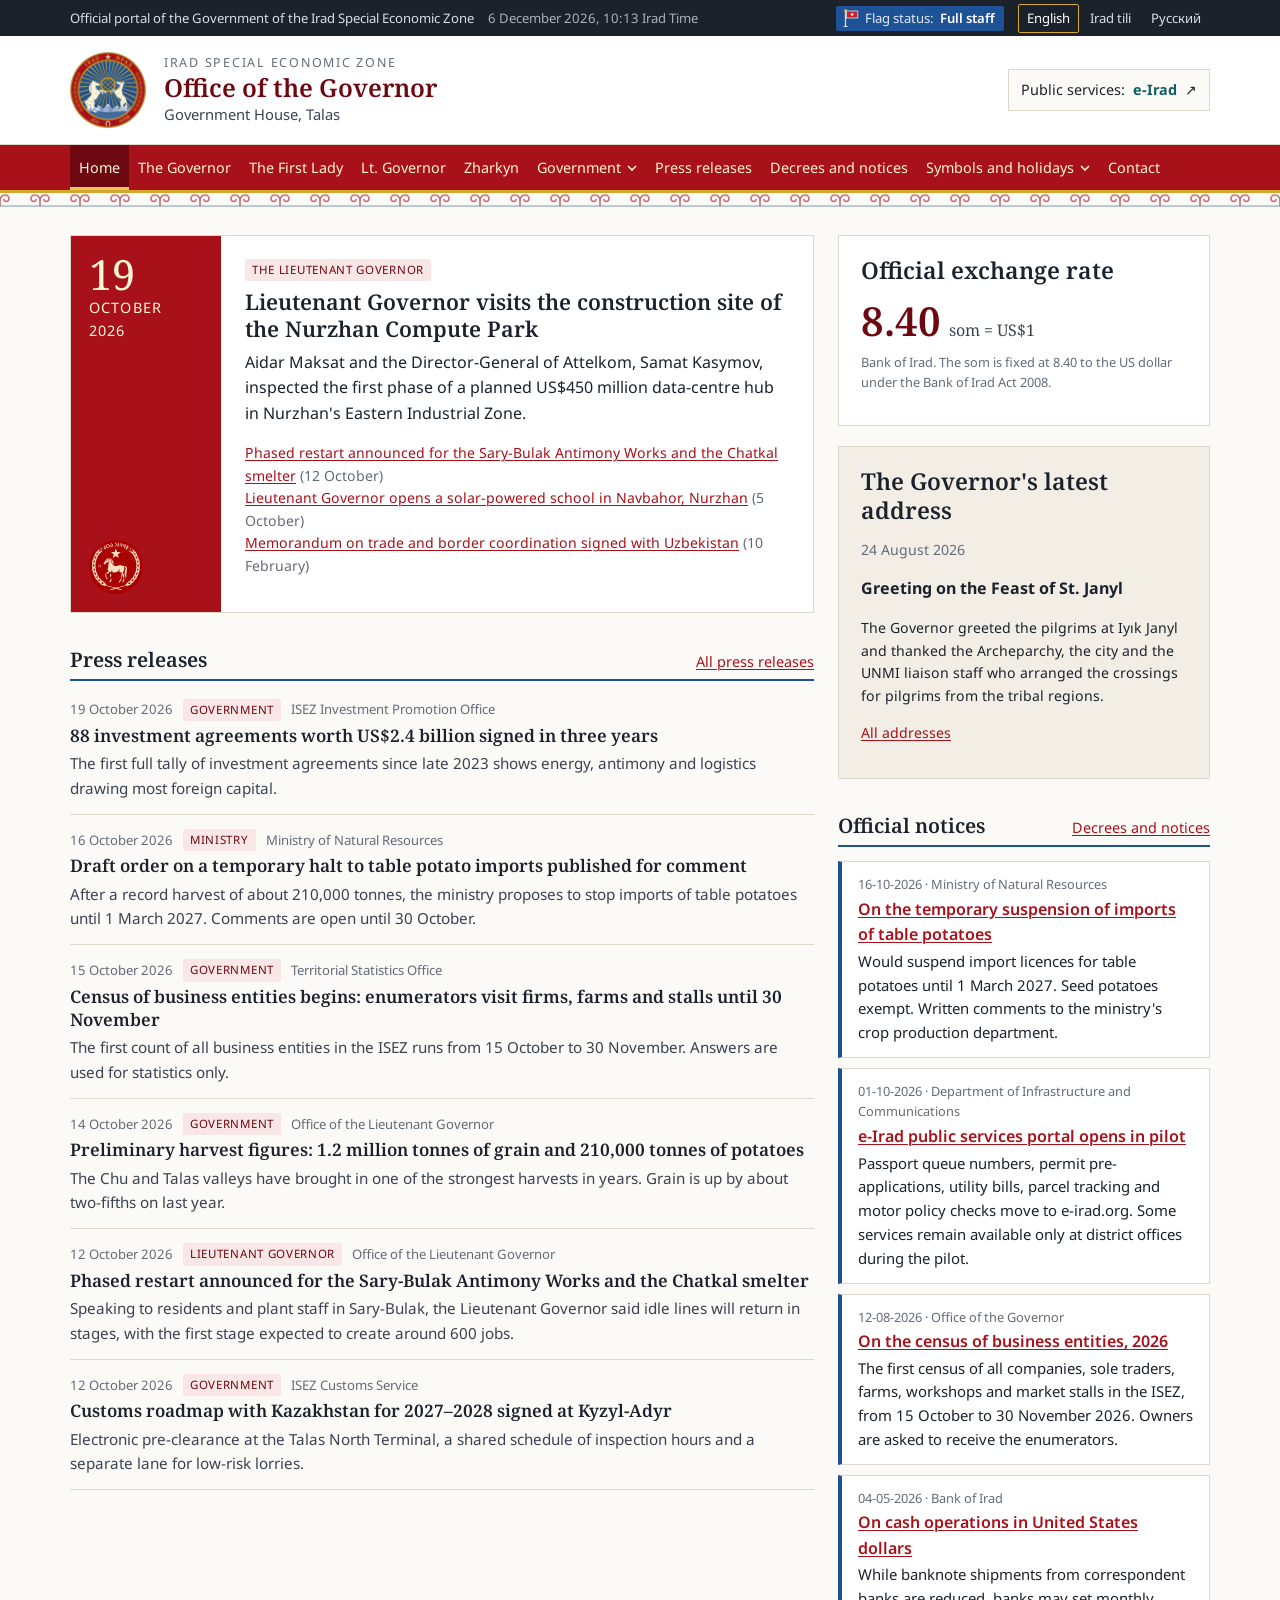
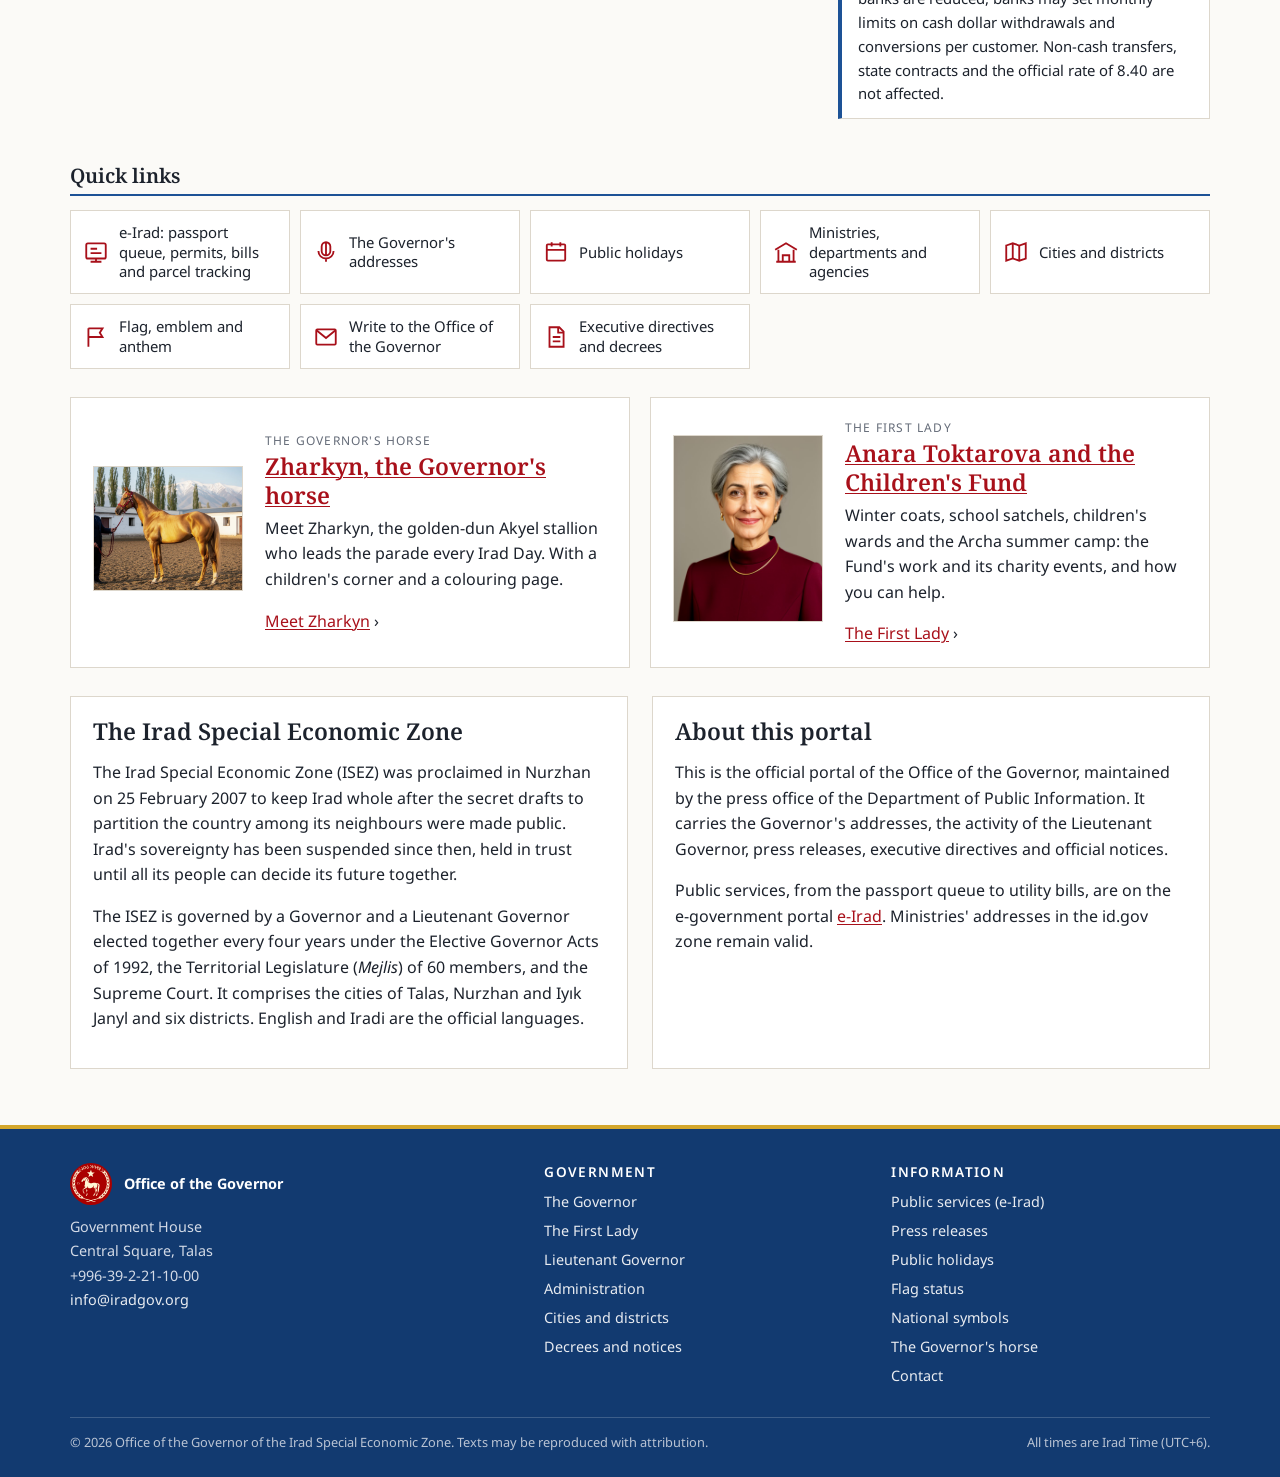
==== commit a2b33210: "Official portraits of the Governor, Lieutenant Governor and First Lady; photo of Zharkyn" ====
--- a/index.html
+++ b/index.html
@@ -51,7 +51,7 @@
 
     <div class="home-pair">
       <div class="card zh-home">
-        <a href="/zharkyn.html" tabindex="-1" aria-hidden="true"><img src="/assets/zharkyn.svg" alt="" width="190" height="168"></a>
+        <a href="/zharkyn.html" tabindex="-1" aria-hidden="true"><img src="/assets/photos/zharkyn.jpg" alt="" width="190" height="158"></a>
         <div>
           <div class="k" data-i18n="homeZhH">The Governor's horse</div>
           <h2><a href="/zharkyn.html" data-i18n="zhCrumb">Zharkyn, the Governor's horse</a></h2>
@@ -60,7 +60,7 @@
         </div>
       </div>
       <div class="card zh-home">
-        <a href="/first-lady.html" tabindex="-1" aria-hidden="true"><img src="/assets/first-lady.svg" alt="" width="150" height="188"></a>
+        <a href="/first-lady.html" tabindex="-1" aria-hidden="true"><img src="/assets/photos/first-lady.jpg" alt="" width="150" height="188"></a>
         <div>
           <div class="k" data-i18n="homeFlH">The First Lady</div>
           <h2><a href="/first-lady.html" data-i18n="homeFlT">Anara Toktarova and the Children's Fund</a></h2>
--- a/assets/site.css
+++ b/assets/site.css
@@ -1,16 +1,22 @@
 /* Office of the Governor of the ISEZ: official portal */
 :root {
-  --crimson: #8e1b26;
-  --crimson-deep: #6b121b;
-  --crimson-wash: #f6e9e6;
+  /* crimson, gold and blue of the State Emblem (2009) */
+  --crimson: #a8101a;
+  --crimson-deep: #6d0710;
+  --crimson-wash: #f8e7e6;
   --ink: #1c222c;
   --ink-2: #3a4250;
   --muted: #646b78;
   --line: #ddd7cc;
   --paper: #fbfaf7;
   --stone: #f2eee6;
-  --gold: #b88a2e;
-  --gold-soft: #e9d7a8;
+  --gold: #d4a72c;
+  --gold-soft: #ecc75a;
+  --gold-deep: #a87d14;
+  --gold-ink: #6b4c06;
+  --blue: #1d5296;
+  --blue-deep: #123a70;
+  --blue-wash: #e9eff7;
   --ivory: #fff6d5;
   --ok: #2f6b3f;
   --serif: "Noto Serif", Georgia, "Times New Roman", serif;
@@ -47,7 +53,7 @@
 /* masthead */
 .mast { background: #fff; border-bottom: 1px solid var(--line); }
 .mast .wrap { display: flex; align-items: center; gap: 18px; padding-top: 16px; padding-bottom: 16px; }
-.mast .emb { width: 70px; height: 70px; flex: none; }
+.mast .emb { width: 76px; height: 76px; flex: none; }
 .mast .ttl { flex: 1; min-width: 0; }
 .mast .ttl .k { font-size: .78rem; letter-spacing: .14em; text-transform: uppercase; color: var(--muted); }
 .mast .ttl .n { font-family: var(--serif); font-size: 1.55rem; font-weight: 600; color: var(--crimson-deep); line-height: 1.2; }
@@ -80,7 +86,7 @@
 .nav .burger span.bars { display: inline-block; width: 18px; height: 2px; background: currentColor; box-shadow: 0 -6px 0 currentColor, 0 6px 0 currentColor; }
 
 /* ornament: koshkar muyuz band */
-.orn { height: 14px; background: url("orn.svg") repeat-x center / auto 14px; opacity: .55; }
+.orn { height: 14px; background: url("orn.svg") repeat-x center / auto 14px; opacity: .6; }
 
 /* layout */
 main { display: block; }
@@ -95,13 +101,14 @@
 .card { background: #fff; border: 1px solid var(--line); padding: 20px 22px; }
 .card > h2:first-child, .card > h3:first-child { margin-top: 0; }
 .card.tone { background: var(--stone); }
-.sect-h { display: flex; align-items: baseline; justify-content: space-between; gap: 10px; border-bottom: 2px solid var(--crimson); margin: 34px 0 14px; padding-bottom: 6px; }
+.sect-h { display: flex; align-items: baseline; justify-content: space-between; gap: 10px; border-bottom: 2px solid var(--blue); margin: 34px 0 14px; padding-bottom: 6px; }
 .sect-h h2 { margin: 0; font-size: 1.25rem; }
 .sect-h a { font-size: .9rem; white-space: nowrap; }
 .muted { color: var(--muted); }
 .small { font-size: .88rem; }
 .tag { display: inline-block; font-size: .72rem; letter-spacing: .06em; text-transform: uppercase; color: var(--crimson-deep); background: var(--crimson-wash); padding: 2px 7px; border-radius: 2px; }
-.tag.gold { background: #f6edd6; color: #7a5a14; }
+.tag.gold { background: #f6edd6; color: var(--gold-ink); }
+.tag.blue { background: var(--blue-wash); color: var(--blue-deep); }
 .tag.grey { background: #ececec; color: #4a4f57; }
 
 /* feature (LG activity) */
@@ -141,7 +148,7 @@
 .quick .ic { width: 26px; height: 26px; flex: none; color: var(--crimson); }
 
 /* notices */
-.notice { border-left: 4px solid var(--gold); background: #fff; padding: 12px 16px; margin-bottom: 10px; border-top: 1px solid var(--line); border-right: 1px solid var(--line); border-bottom: 1px solid var(--line); }
+.notice { border-left: 4px solid var(--blue); background: #fff; padding: 12px 16px; margin-bottom: 10px; border-top: 1px solid var(--line); border-right: 1px solid var(--line); border-bottom: 1px solid var(--line); }
 .notice .meta { font-size: .8rem; color: var(--muted); }
 .notice .t { font-weight: 600; margin: 2px 0; }
 .notice p { margin: 0; font-size: .93rem; }
@@ -172,7 +179,7 @@
 .tbl-wrap { overflow-x: auto; -webkit-overflow-scrolling: touch; }
 table.data { width: 100%; border-collapse: collapse; background: #fff; font-size: .94rem; }
 table.data th, table.data td { border-bottom: 1px solid var(--line); padding: 9px 10px; text-align: left; vertical-align: top; }
-table.data thead th { background: var(--stone); font-weight: 600; color: var(--ink-2); border-bottom: 2px solid var(--line); }
+table.data thead th { background: var(--blue); font-weight: 600; color: #fff; border-bottom: 2px solid var(--blue-deep); }
 table.data td.num { text-align: right; white-space: nowrap; font-variant-numeric: tabular-nums; }
 table.data tr.past td { color: var(--muted); }
 table.data tr.next td { background: #fbf4e2; }
@@ -186,7 +193,7 @@
 
 /* documents */
 .doc { background: #fff; border: 1px solid var(--line); margin-bottom: 14px; }
-.doc header { padding: 14px 18px; border-bottom: 1px solid var(--line); background: var(--stone); }
+.doc header { padding: 14px 18px; border-bottom: 1px solid var(--line); border-top: 3px solid var(--blue); background: var(--stone); }
 .doc .no { font-size: .82rem; color: var(--crimson-deep); font-weight: 600; letter-spacing: .03em; }
 .doc h3 { margin: 4px 0 2px; font-size: 1.08rem; }
 .doc .body { padding: 14px 18px; }
@@ -204,7 +211,7 @@
 .release .meta { color: var(--muted); font-size: .88rem; margin-bottom: 14px; display: flex; gap: 12px; flex-wrap: wrap; align-items: center; }
 .release .body p { max-width: 760px; }
 .release .contact { font-size: .86rem; color: var(--muted); border-top: 1px solid var(--line); margin-top: 22px; padding-top: 12px; }
-.trnote { background: #f6edd6; border: 1px solid #ead9a9; padding: 8px 12px; font-size: .86rem; color: #5e4510; margin-bottom: 14px; }
+.trnote { background: var(--blue-wash); border: 1px solid #c9d6ea; border-left: 4px solid var(--blue); padding: 8px 12px; font-size: .86rem; color: var(--blue-deep); margin-bottom: 14px; }
 .pager { display: flex; justify-content: space-between; gap: 14px; margin-top: 18px; font-size: .9rem; }
 
 /* symbols */
@@ -218,7 +225,7 @@
 .kv dd { margin: 0; }
 
 /* footer */
-.foot { background: var(--ink); color: #c9ced7; font-size: .9rem; margin-top: 0; }
+.foot { background: var(--blue-deep); color: #d3dae6; font-size: .9rem; margin-top: 0; border-top: 4px solid var(--gold); }
 .foot .wrap { padding-top: 34px; padding-bottom: 24px; }
 .foot .cols { display: grid; grid-template-columns: 1.4fr 1fr 1fr; gap: 28px; }
 .foot h4 { color: #fff; font-family: var(--sans); font-size: .85rem; letter-spacing: .1em; text-transform: uppercase; margin: 0 0 10px; }
@@ -226,7 +233,7 @@
 .foot a:hover { text-decoration: underline; }
 .foot ul { list-style: none; margin: 0; padding: 0; }
 .foot li { margin: 0 0 6px; }
-.foot .fine { border-top: 1px solid #ffffff22; margin-top: 24px; padding-top: 14px; font-size: .8rem; color: #9aa1ad; display: flex; justify-content: space-between; gap: 12px; flex-wrap: wrap; }
+.foot .fine { border-top: 1px solid #ffffff2e; margin-top: 24px; padding-top: 14px; font-size: .8rem; color: #b9c3d3; display: flex; justify-content: space-between; gap: 12px; flex-wrap: wrap; }
 .foot .femb { display: flex; gap: 12px; align-items: center; margin-bottom: 10px; }
 .foot .femb img { width: 42px; }
 
@@ -297,11 +304,12 @@
 
 /* flag status in the utility bar */
 .util .right { display: flex; align-items: center; gap: 14px; flex-wrap: wrap; }
-.util a.flagst { display: inline-flex; align-items: center; gap: 6px; color: #d9dde4; text-decoration: none; white-space: nowrap; }
+.util a.flagst { display: inline-flex; align-items: center; gap: 6px; color: #e3e9f3; text-decoration: none; white-space: nowrap; background: var(--blue); padding: 2px 9px 2px 7px; border-radius: 2px; }
 .util a.flagst:hover .fs-v { text-decoration: underline; }
 .flagst .fs-ic { width: 16px; height: 18px; flex: none; }
 .flagst .fs-v { color: #fff; font-weight: 600; }
 .flagst.is-half .fs-v { color: var(--gold-soft); }
+.util a.flagst:hover { background: #24609f; }
 @media (max-width: 680px) { .flagst .fs-k { display: none; } .util .right { gap: 8px; } }
 
 /* Zharkyn, the Governor's horse */
@@ -331,6 +339,9 @@
 
 /* The First Lady */
 .fl-portrait { margin: 0; background: #fff; border: 1px solid var(--line); padding: 8px; }
+.portrait-photo { margin: 0; background: #fff; border: 1px solid var(--line); padding: 8px; align-self: start; }
+.portrait-photo img { display: block; width: 100%; height: auto; }
+.portrait-photo figcaption { font-size: .78rem; color: var(--muted); text-align: center; margin-top: 6px; line-height: 1.35; }
 .fl-portrait img { display: block; width: 100%; height: auto; }
 .fl-k { font-size: .78rem; letter-spacing: .12em; text-transform: uppercase; color: var(--muted); margin-bottom: 4px; }
 .fl-body { margin-top: 10px; }
@@ -354,10 +365,12 @@
 .home-pair { display: grid; grid-template-columns: repeat(2, minmax(0, 1fr)); gap: 20px; margin-top: 28px; }
 .home-pair .zh-home { margin-top: 0; }
 .home-pair .zh-home img { width: 150px; }
+.zh-home > a { flex: none; }
 @media (max-width: 960px) { .home-pair { grid-template-columns: minmax(0, 1fr); } }
 @media (max-width: 680px) {
   .fl-prog { grid-template-columns: minmax(0, 1fr); }
   .fl-portrait { max-width: 260px; }
+  .portrait-photo { max-width: 260px; }
   table.fl-tbl thead { display: none; }
   table.fl-tbl, table.fl-tbl tbody, table.fl-tbl tr, table.fl-tbl td { display: block; width: auto !important; }
   table.fl-tbl tr { border-bottom: 1px solid var(--line); padding: 6px 0; }
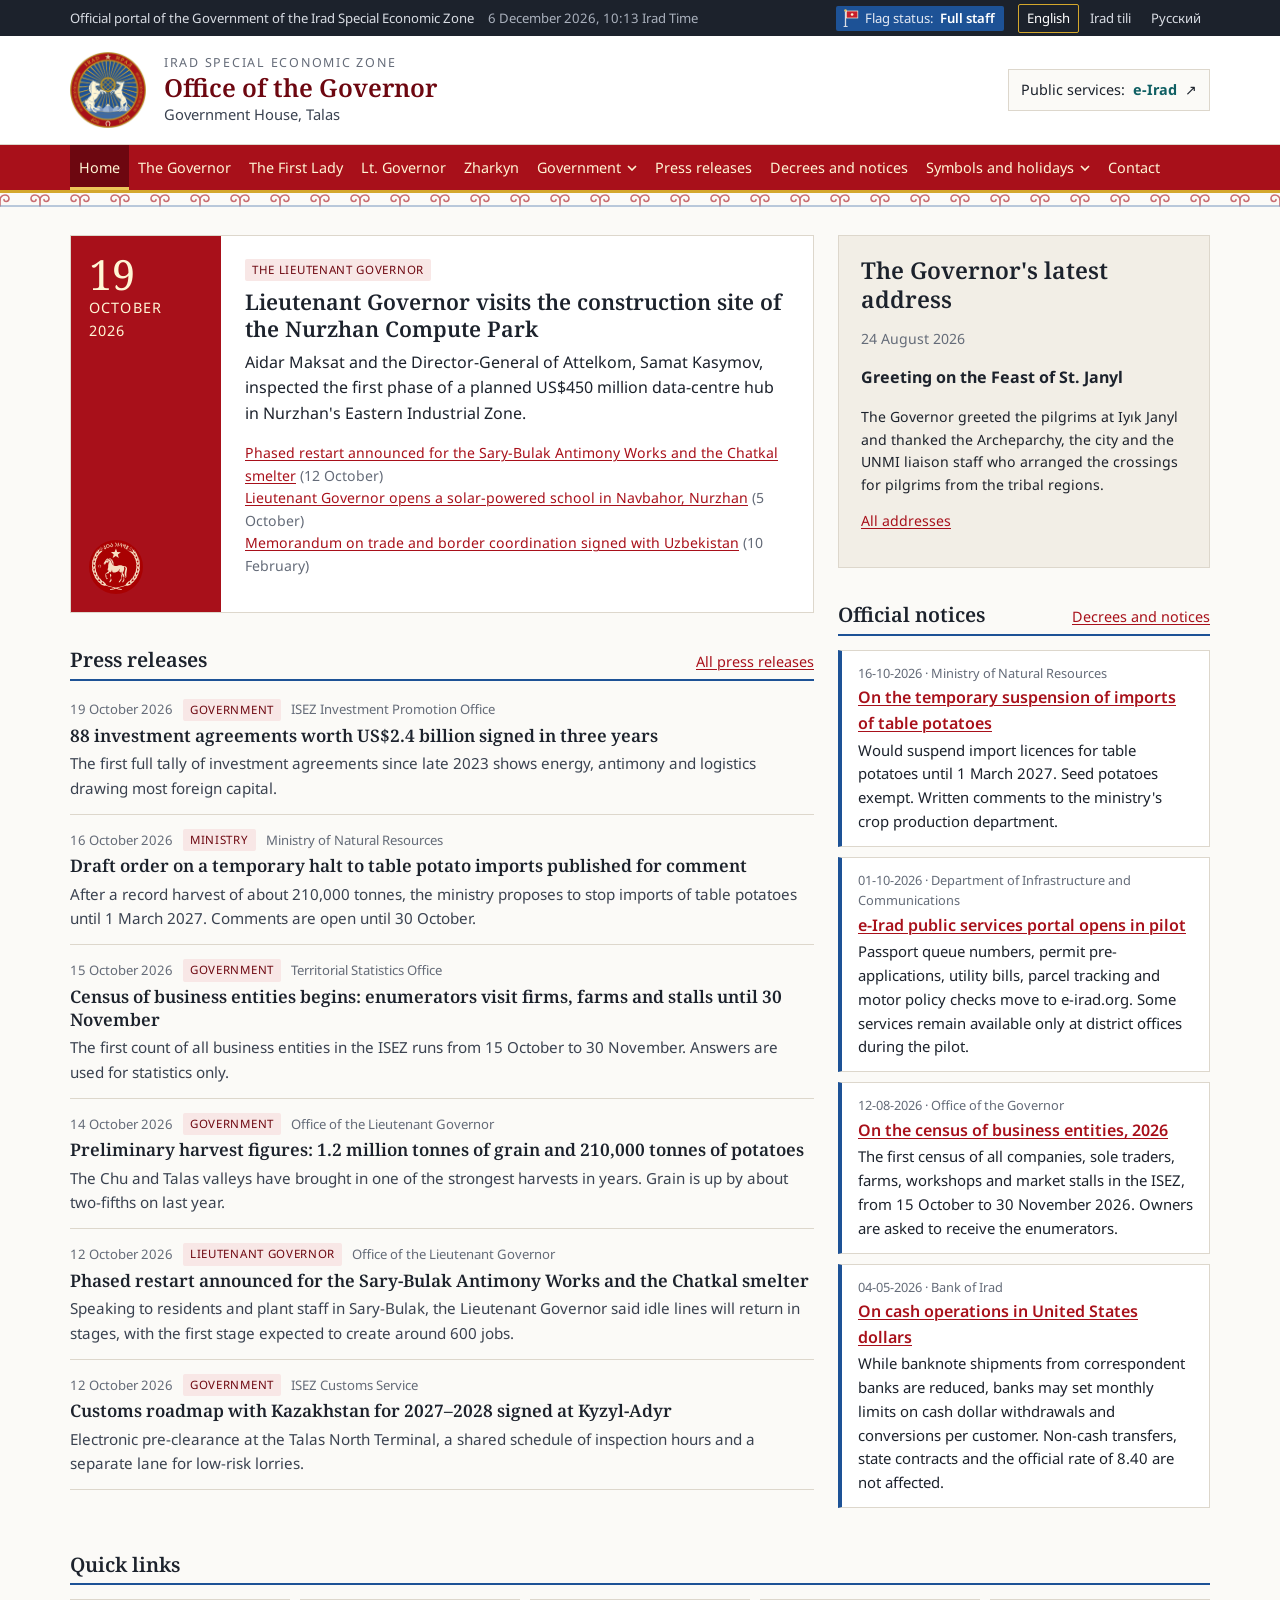
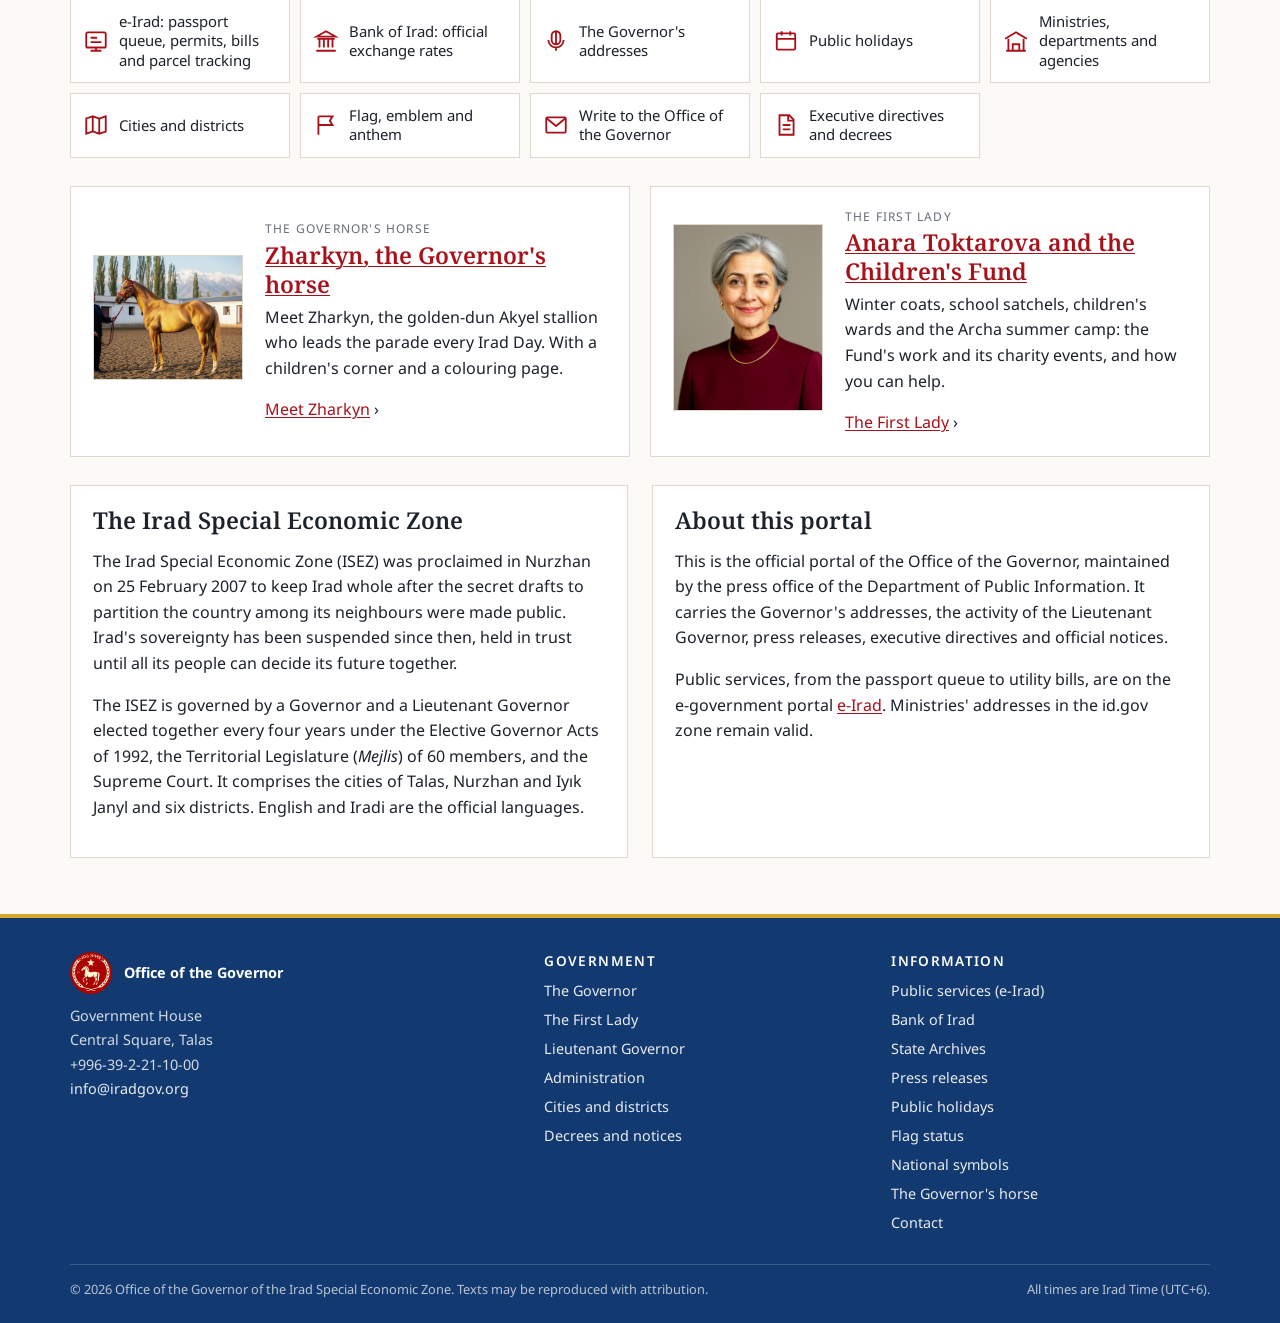
==== commit d1dad8a2: "Home: rate box moved to the Bank of Irad site; quick link" ====
--- a/index.html
+++ b/index.html
@@ -4,11 +4,15 @@
 <meta charset="utf-8">
 <meta name="viewport" content="width=device-width, initial-scale=1">
 <title>Office of the Governor | Irad Special Economic Zone</title>
-<meta name="description" content="Official portal of the Office of the Governor of the Irad Special Economic Zone: the Lieutenant Governor's activity, press releases, decrees and official notices, the official exchange rate and public holidays.">
+<meta name="description" content="Official portal of the Office of the Governor of the Irad Special Economic Zone: the Lieutenant Governor's activity, press releases, decrees and official notices and public holidays.">
 <link rel="canonical" href="https://iradgov.org/">
 <meta property="og:title" content="Office of the Governor | Irad Special Economic Zone">
 <meta property="og:description" content="Official portal of the Office of the Governor of the Irad Special Economic Zone.">
-<meta property="og:image" content="https://iradgov.org/assets/emblem-512.png">
+<meta property="og:image" content="https://iradgov.org/assets/og-image.png">
+<meta property="og:image:width" content="1200">
+<meta property="og:image:height" content="630">
+<meta property="og:image:alt" content="State Emblem of Irad: Office of the Governor, iradgov.org">
+<meta name="twitter:card" content="summary_large_image">
 <meta property="og:url" content="https://iradgov.org/">
 <link rel="icon" href="/favicon.ico" sizes="any">
 <link rel="icon" href="/assets/mark-tile.svg" type="image/svg+xml">
@@ -17,6 +21,10 @@
 <link rel="preconnect" href="https://fonts.gstatic.com" crossorigin>
 <link href="https://fonts.googleapis.com/css2?family=Noto+Sans:wght@400;600;700&family=Noto+Serif:wght@500;600&display=swap" rel="stylesheet">
 <link rel="stylesheet" href="/assets/site.css">
+<script>window.goatcounter=new Object();goatcounter.path=p=>location.host+p;</script>
+<script data-goatcounter="https://irad.goatcounter.com/count" async src="//gc.zgo.at/count.js"></script>
+<script async src="https://www.googletagmanager.com/gtag/js?id=G-QTS2XFLJD7"></script>
+<script>window.dataLayer=window.dataLayer||[];function gtag(){dataLayer.push(arguments);}gtag('js',new Date());gtag('config','G-QTS2XFLJD7');</script>
 </head>
 <body data-page="home" data-title="home">
 <div id="top"></div>
@@ -30,8 +38,7 @@
         <div id="latest" class="loading">…</div>
       </div>
       <aside>
-        <div class="card rate" id="rate"></div>
-        <div class="card tone" id="lastaddr" style="margin-top:20px"></div>
+        <div class="card tone" id="lastaddr"></div>
         <div class="sect-h"><h2 data-i18n="homeNotices">Official notices</h2><a href="/decrees.html" data-i18n="homeAllDocs">Decrees and notices</a></div>
         <div id="notices"></div>
       </aside>
@@ -40,6 +47,7 @@
     <div class="sect-h"><h2 data-i18n="homeQuick">Quick links</h2></div>
     <ul class="quick" style="grid-template-columns:repeat(auto-fit,minmax(220px,1fr))">
       <li><a href="https://e-irad.org/"><svg class="ic" viewBox="0 0 24 24" fill="none" stroke="currentColor" stroke-width="1.7"><rect x="3" y="4" width="18" height="14" rx="1.5"/><path d="M7 21h10M12 18v3M7 9h6M7 13h10"/></svg><span data-i18n="qServices">e-Irad: passport queue, permits, bills and parcel tracking</span></a></li>
+      <li><a href="https://bank.iradgov.org/"><svg class="ic" viewBox="0 0 24 24" fill="none" stroke="currentColor" stroke-width="1.7"><path d="M3 21h18M4 10h16M12 3l9 5H3zM6 10v8M10 10v8M14 10v8M18 10v8"/></svg><span data-i18n="qBank">Bank of Irad: official exchange rates</span></a></li>
       <li><a href="/governor.html#addresses"><svg class="ic" viewBox="0 0 24 24" fill="none" stroke="currentColor" stroke-width="1.7"><path d="M12 3v11M8 7v4a4 4 0 0 0 8 0V7a4 4 0 0 0-8 0zM5 11a7 7 0 0 0 14 0M12 18v3"/></svg><span data-i18n="qAddr">The Governor's addresses</span></a></li>
       <li><a href="/holidays.html"><svg class="ic" viewBox="0 0 24 24" fill="none" stroke="currentColor" stroke-width="1.7"><rect x="3.5" y="5" width="17" height="15" rx="1"/><path d="M3.5 10h17M8 3v4M16 3v4"/></svg><span data-i18n="qHol">Public holidays</span></a></li>
       <li><a href="/administration.html"><svg class="ic" viewBox="0 0 24 24" fill="none" stroke="currentColor" stroke-width="1.7"><path d="M3 21h18M5 21V10M19 21V10M9 21v-6h6v6M2 10l10-6 10 6"/></svg><span data-i18n="qAdmin">Ministries, departments and agencies</span></a></li>
